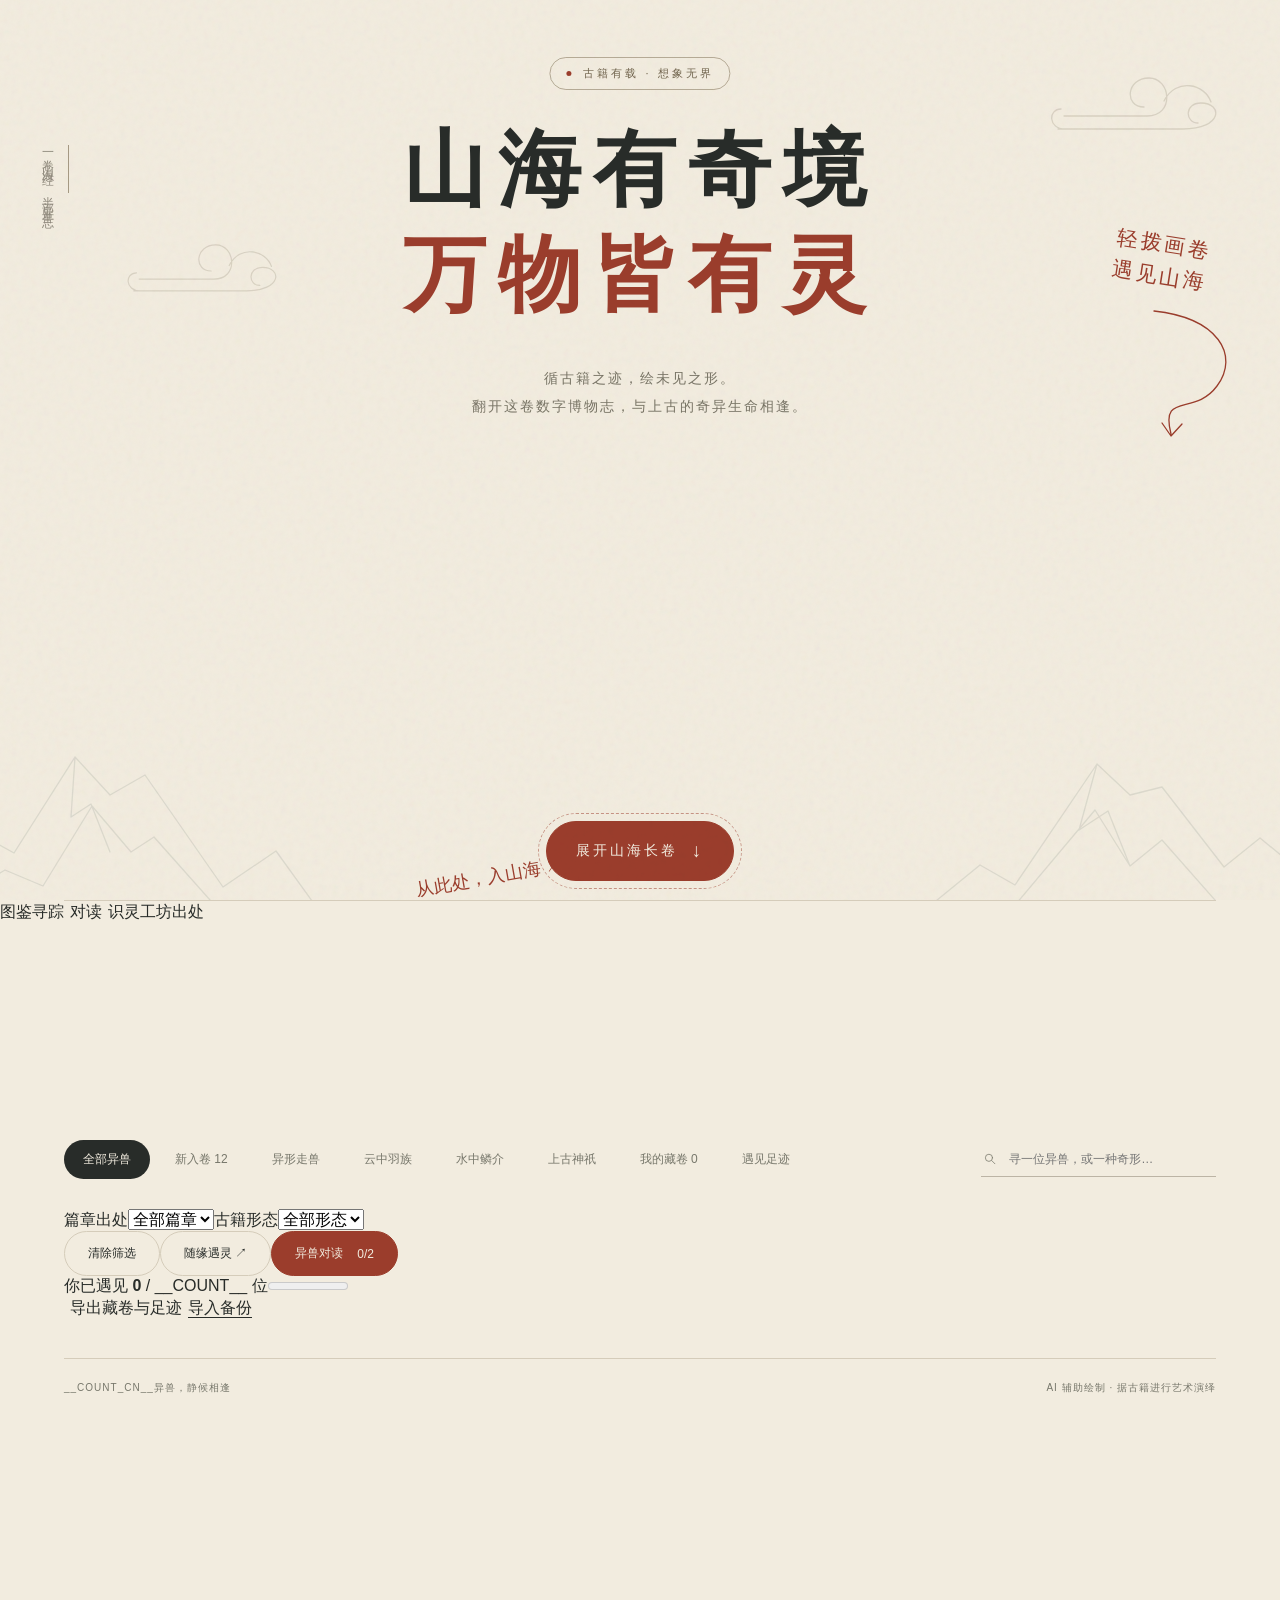
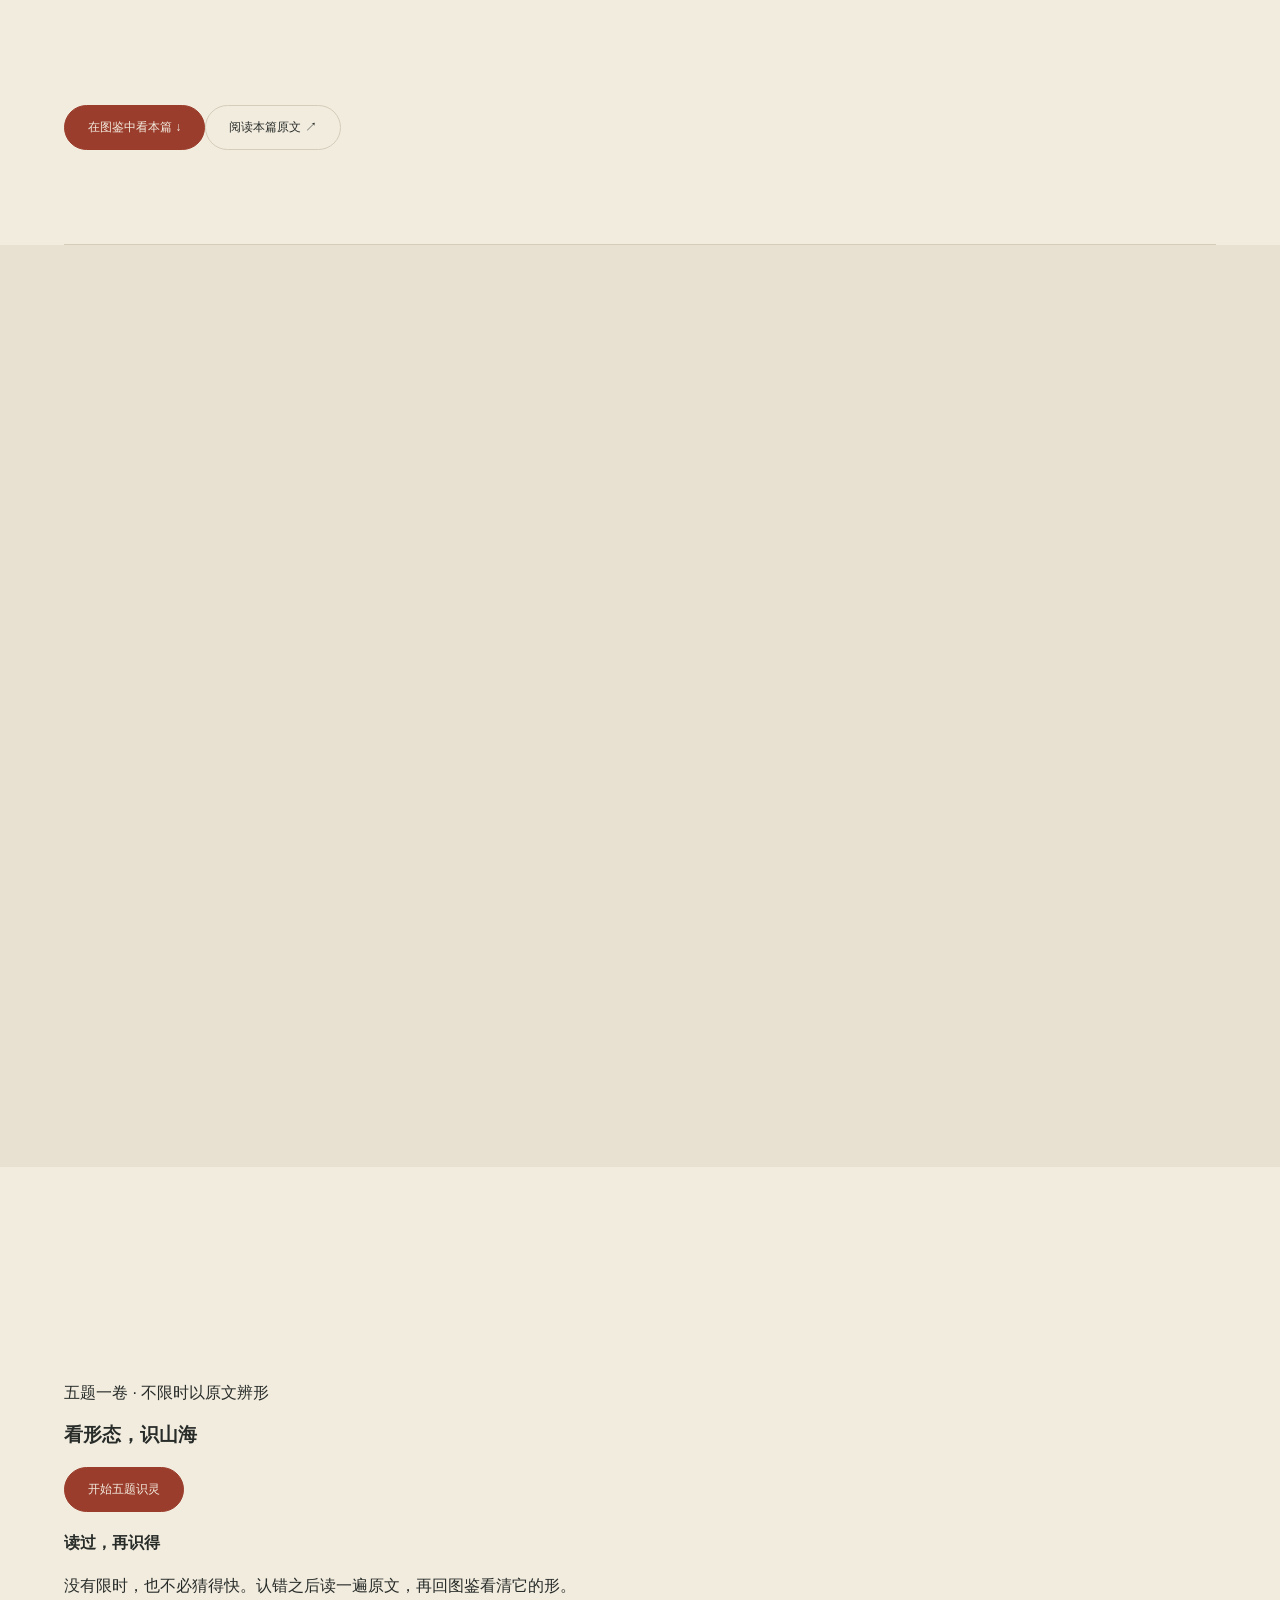
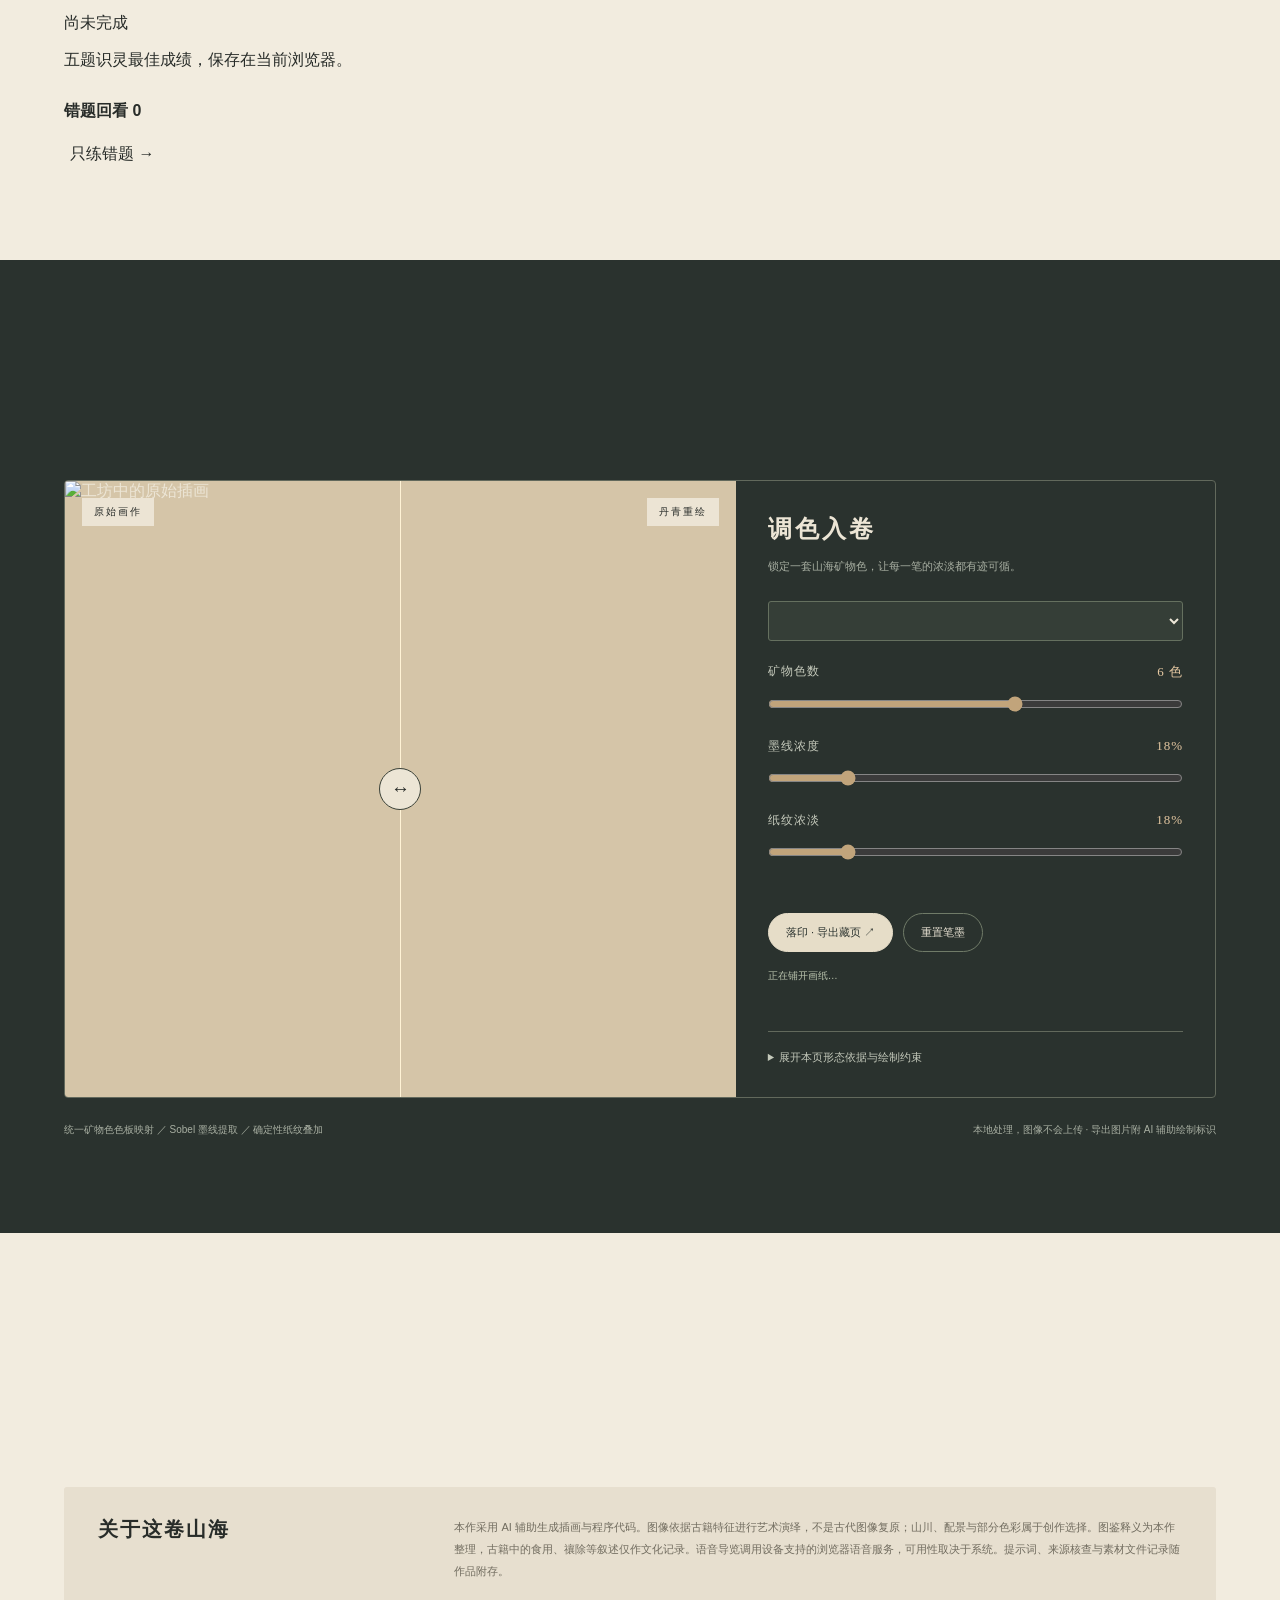
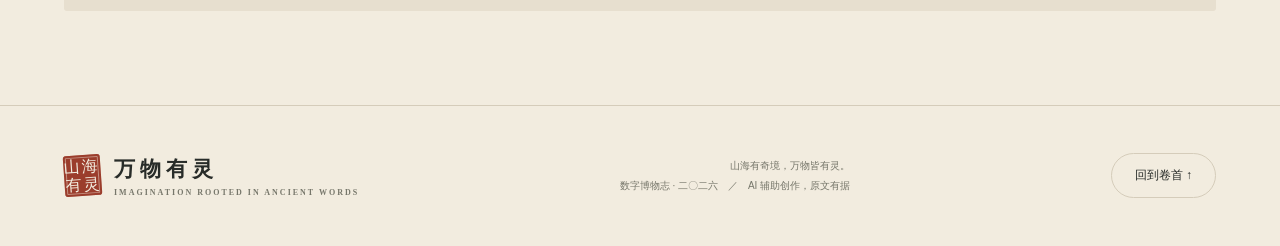
==== scripts/site.template.html @ e2e803a0 "feat: publish 24-creature Shan Hai Jing bestiary with larger hero and full-width reel" ====
<!doctype html>
<html lang="zh-CN">
<head>
<meta charset="UTF-8"><meta name="viewport" content="width=device-width, initial-scale=1">
<meta name="description" content="翻开山海经，与__COUNT_CN__位上古异兽相逢。古籍考据、工笔重彩与可交互的数字博物志。">
<meta name="theme-color" content="#f2ecdf">
<title>万物有灵 · 山海异兽志</title>
<link rel="icon" href="data:image/svg+xml,%3Csvg xmlns='http://www.w3.org/2000/svg' viewBox='0 0 64 64'%3E%3Crect width='64' height='64' rx='12' fill='%239b3d2c'/%3E%3Ctext x='32' y='45' text-anchor='middle' font-size='42' fill='%23f2ecdf' font-family='serif'%3E山%3C/text%3E%3C/svg%3E">
<style>
@font-face{font-family:Shanhai;src:url('assets/fonts/__FONT_FILE__') format('woff2');font-weight:400 900;font-display:swap}
:root{--paper:#f2ecdf;--paper2:#e8dfcc;--ink:#282c29;--muted:#77776b;--red:#9b3d2c;--blue:#45636a;--line:#d5ccba;--serif:Shanhai,'Noto Serif SC','STSong','SimSun',serif;--sans:'Microsoft YaHei','PingFang SC',sans-serif}
*{box-sizing:border-box}html{scroll-behavior:smooth;scroll-padding-top:30px}body{margin:0;background:var(--paper);color:var(--ink);font-family:var(--sans);-webkit-font-smoothing:antialiased}body::after{content:'';position:fixed;inset:0;z-index:100;pointer-events:none;opacity:.12;background-image:url("data:image/svg+xml,%3Csvg viewBox='0 0 180 180' xmlns='http://www.w3.org/2000/svg'%3E%3Cfilter id='n'%3E%3CfeTurbulence type='fractalNoise' baseFrequency='.78' numOctaves='3' stitchTiles='stitch'/%3E%3C/filter%3E%3Crect width='100%25' height='100%25' opacity='.42' filter='url(%23n)'/%3E%3C/svg%3E");mix-blend-mode:multiply}button,input,select{font:inherit}button,a{-webkit-tap-highlight-color:transparent}button{cursor:pointer}button{color:inherit}a{color:inherit;text-decoration:none}button:focus-visible,a:focus-visible,input:focus-visible,select:focus-visible{outline:2px solid var(--red);outline-offset:6px}button{border:0;background:none}svg{fill:none;stroke:currentColor;stroke-width:1.3;stroke-linecap:round;stroke-linejoin:round}.sr-only{position:absolute;width:1px;height:1px;overflow:hidden;clip:rect(0,0,0,0)}[hidden]{display:none!important}.serif{font-family:var(--serif)}.eyebrow{font-size:10px;letter-spacing:.22em;text-transform:uppercase;color:var(--muted)}.pill{display:inline-flex;align-items:center;justify-content:center;gap:14px;border:1px solid var(--line);border-radius:50px;padding:13px 23px;font-size:12px}.pill svg{width:17px;height:17px}.pill.primary{background:var(--red);border-color:var(--red);color:var(--paper)}.pill:hover{background:var(--paper2)}.pill.primary:hover{background:#7f2f22}.section{padding:94px max(5vw,24px);max-width:1600px;margin:auto}.section-head{display:flex;justify-content:space-between;gap:24px;align-items:flex-end;margin-bottom:36px}.section-head h2{font-family:var(--serif);font-weight:600;font-size:42px;margin:12px 0 0;letter-spacing:.12em}.section-head p{max-width:380px;font-size:13px;line-height:1.9;color:var(--muted);margin:0}.divider{height:1px;background:var(--line);margin:0 5vw}.arrow{font-family:Arial;font-size:19px}.seal{display:grid;place-content:center;background:var(--red);color:var(--paper);border-radius:3px;font-family:var(--serif);font-size:16px;width:37px;height:41px;line-height:1.1;letter-spacing:2px;transform:rotate(-4deg);box-shadow:inset 0 0 0 2px var(--red),inset 0 0 0 3px #f2ecdf75}.seal span{display:block}.hero-shell{position:relative;height:100svh;min-height:650px;max-height:1200px;overflow:hidden}.frame{--u:1px;position:absolute;width:1440px;height:1080px;top:50%;left:50%;transform:translate(-50%,-50%) scale(var(--scale,1));transform-origin:center;overflow:hidden}.topbar{position:absolute;top:30px;left:48px;right:48px;display:flex;align-items:center;justify-content:space-between;z-index:10}.brand{display:flex;align-items:center;gap:13px}.brand-text{font-family:var(--serif);font-weight:700;font-size:24px;letter-spacing:5px}.brand small{display:block;font-family:Georgia,serif;font-size:8px;letter-spacing:2px;margin-top:5px;color:var(--muted)}.topbar nav{display:flex;gap:35px;font-size:13px;align-items:center;margin-left:40px}.topbar nav a{position:relative;padding:12px 0}.topbar nav a::after{content:'';position:absolute;bottom:3px;left:0;width:0;height:1px;background:var(--red);transition:width .25s}.topbar nav a:hover::after{width:100%}.nav-cta{border-color:#8e9b91;font-size:12px;padding:10px 19px}.hero-label{position:absolute;top:147px;left:50%;transform:translateX(-50%);border:1px solid #b6ab96;border-radius:24px;padding:8px 16px;display:flex;align-items:center;gap:12px;font-size:11px;letter-spacing:3px;color:#71644d;white-space:nowrap}.hero-label::before{content:'';width:5px;height:5px;border-radius:50%;background:var(--red)}h1{position:absolute;left:0;right:0;top:211px;margin:0;font-family:var(--serif);font-weight:600;font-size:83px;line-height:1.2;letter-spacing:12px;text-align:center}h1 span{display:block}h1 .second{color:var(--red);margin-top:5px}.hero-copy{position:absolute;left:0;right:0;top:440px;text-align:center;font-size:14px;line-height:2;color:#797566;letter-spacing:2px}.hero-copy span{display:block}.vertical-note{position:absolute;left:115px;top:235px;writing-mode:vertical-rl;font-family:var(--serif);font-size:12px;letter-spacing:5px;color:#8e887b;line-height:2.2}.vertical-note::before{content:'';display:block;height:48px;width:1px;background:#a69a84;margin:0 0 15px 7px}.hero-side{position:absolute;right:150px;top:319px;transform:rotate(9deg);font-family:'KaiTi',var(--serif);font-size:21px;line-height:1.5;letter-spacing:3px;color:var(--red)}.note-arrow{position:absolute;right:105px;top:396px;width:120px;height:143px;color:var(--red)}.cloud{position:absolute;opacity:.25;color:#908772;width:180px;height:80px;pointer-events:none}.cloud-a{left:203px;top:321px}.cloud-b{right:104px;top:157px;width:220px}.mountain{position:absolute;width:1440px;height:280px;left:0;top:770px;opacity:.16;color:#6f7e75;pointer-events:none}.hero-carousel{position:absolute;inset:500px 0 195px;touch-action:pan-y;cursor:grab;user-select:none;z-index:3;outline-offset:-8px;overflow:hidden}.hero-carousel.dragging{cursor:grabbing}.scroll-card{position:absolute;left:0;top:0;overflow:hidden;padding:0;text-align:left;will-change:transform;width:170px;height:400px;background:#d3c3a6;isolation:isolate;cursor:inherit}.scroll-card img{position:absolute;inset:0;width:100%;height:100%;object-fit:cover;pointer-events:none;animation:drift 11s ease-in-out infinite alternate}.scroll-card::after{content:'';position:absolute;inset:45% 0 0;background:linear-gradient(transparent,#191c18a6);z-index:1;pointer-events:none}.scroll-card .name{position:absolute;z-index:2;left:19px;bottom:27px;font-family:var(--serif);font-size:23px;letter-spacing:3px;color:#fff4db}.scroll-card .card-index{position:absolute;z-index:2;right:16px;bottom:30px;color:#eee2ca;font:10px Georgia,serif;letter-spacing:1px}.scroll-card .card-chapter{position:absolute;z-index:2;left:20px;bottom:13px;color:#e1d9c8;font-size:8px;letter-spacing:2px}.hero-actions{position:absolute;left:0;right:0;top:903px;display:flex;align-items:center;justify-content:center;gap:24px;z-index:4}.cta-ring{padding:7px;border:1px dashed #9b3d2c80;border-radius:48px}.hero-actions .pill{font-size:14px;padding:18px 29px;letter-spacing:3px}.tiny-note{position:absolute;left:495px;top:955px;font-family:'KaiTi',var(--serif);font-size:18px;color:var(--red);transform:rotate(-10deg)}.hero-footer{position:absolute;left:48px;right:48px;top:1020px;border-top:1px solid var(--line);padding-top:17px;display:flex;justify-content:space-between;font-size:10px;letter-spacing:2px;color:var(--muted)}.hero-footer b{font:14px Georgia;color:var(--red);margin-right:7px}.carousel-control{display:flex;align-items:center;gap:13px}.carousel-control button{font-size:12px;padding:4px 6px}.mini-line{width:45px;height:1px;background:#aea792}.gallery-intro{display:flex;gap:14px;align-items:center}.chapter-label{color:var(--red);letter-spacing:3px;font-size:11px}.filters{display:flex;align-items:center;justify-content:space-between;gap:20px;margin:34px 0 30px;flex-wrap:wrap}.filter-chips{display:flex;gap:6px;flex-wrap:wrap}.chip{padding:10px 18px;border-radius:32px;font-size:12px;border:1px solid transparent;color:var(--muted)}.chip.active{color:var(--paper);background:var(--ink)}.chip:hover{border-color:var(--line)}.searchbox{display:flex;gap:10px;align-items:center;border-bottom:1px solid #bcb4a5;min-width:235px;padding:9px 2px}.searchbox svg{width:16px;height:16px;color:var(--muted)}.searchbox input{outline:none;border:0;background:none;font-size:12px;max-width:250px;width:100%;color:var(--ink)}.gallery-grid{display:grid;grid-template-columns:repeat(4,1fr);gap:36px 24px}.creature-card{display:block;width:100%;text-align:left;padding:0}.art-window{position:relative;aspect-ratio:3/4;overflow:hidden;background:#ded2bd;border-radius:110px 110px 3px 3px}.art-window img{width:100%;height:100%;object-fit:cover;transition:transform .7s ease;display:block}.creature-card:hover img{transform:scale(1.06)}.art-window .open{position:absolute;right:14px;bottom:14px;display:grid;place-content:center;width:34px;height:34px;border-radius:50%;background:#f2ecdfd9;opacity:0;transform:translateY(10px);transition:.3s}.creature-card:hover .open,.creature-card:focus-visible .open{opacity:1;transform:none}.card-meta{display:flex;align-items:center;justify-content:space-between;margin-top:18px}.card-meta h3{font-family:var(--serif);font-size:23px;letter-spacing:3px;font-weight:600;margin:0}.card-meta small{font-size:9px;letter-spacing:1px;color:var(--muted)}.creature-card p{font-size:11px;letter-spacing:1px;color:var(--muted);margin:10px 0}.gallery-bottom{display:flex;align-items:center;justify-content:space-between;margin-top:38px;border-top:1px solid var(--line);padding-top:22px;color:var(--muted);font-size:10px;letter-spacing:1px}.empty{grid-column:1/-1;padding:80px;text-align:center;color:var(--muted);line-height:2}.story-section{background:#e8e1d2;position:relative}.story-inner{display:grid;grid-template-columns:1fr 1.1fr;gap:9%;align-items:center}.story-art{position:relative;aspect-ratio:1.05;overflow:hidden;border-radius:50% 50% 2px 2px}.story-art img{width:100%;height:100%;object-fit:cover}.story-heading{font-family:var(--serif);font-size:44px;line-height:1.5;font-weight:600;letter-spacing:5px;margin:18px 0 24px}.story-copy{font-size:13px;line-height:2.2;color:#727062;margin:0 0 26px}.story-quote{font-family:var(--serif);font-size:19px;color:var(--red);border-left:2px solid var(--red);padding-left:20px;line-height:1.8;letter-spacing:2px}.story-quote cite{display:block;font-family:var(--sans);font-size:10px;font-style:normal;letter-spacing:1px;color:var(--muted);margin-top:12px}.notes-grid{display:grid;grid-template-columns:repeat(3,1fr);gap:34px;margin-top:50px}.research-note{border-top:1px solid #aca28b;padding-top:21px}.research-note b{font:italic 28px Georgia;color:var(--red)}.research-note h3{font:600 18px var(--serif);letter-spacing:2px;margin:14px 0}.research-note p{font-size:12px;line-height:2;color:#727062;margin:0}.atelier{background:#2a322e;color:#ece5d5}.atelier .eyebrow,.atelier .section-head p{color:#a8afa2}.atelier .section-head{margin-bottom:40px}.workbench{display:grid;grid-template-columns:1.4fr 1fr;border:1px solid #62695c;border-radius:4px;overflow:hidden}.compare{position:relative;min-height:520px;background:#d5c5a8;overflow:hidden}.compare img,.compare canvas{position:absolute;inset:0;width:100%;height:100%;object-fit:cover}.compare canvas{clip-path:inset(0 0 0 var(--split,50%))}.compare-line{position:absolute;left:var(--split,50%);top:0;bottom:0;width:1px;background:#fff3d6;pointer-events:none}.compare-handle{position:absolute;top:50%;left:var(--split,50%);transform:translate(-50%,-50%);background:#ece5d5;border:1px solid #3a4138;width:42px;height:42px;border-radius:50%;color:var(--ink);display:grid;place-content:center;font-size:19px;pointer-events:none}.compare-range{position:absolute;inset:0;opacity:0;width:100%;height:100%;cursor:ew-resize;margin:0;z-index:2}.compare-tag{position:absolute;top:17px;font-size:10px;letter-spacing:2px;padding:7px 12px;background:#f2ecdfce;color:var(--ink);z-index:1;pointer-events:none}.compare-tag.left{left:17px}.compare-tag.right{right:17px}.work-controls{padding:32px}.work-controls h3{font:600 24px var(--serif);letter-spacing:3px;margin:0 0 10px}.work-controls>p{font-size:11px;line-height:1.9;color:#a8afa2;margin-bottom:24px}.work-controls select{width:100%;background:#353e37;color:#ede7d8;border:1px solid #65705f;padding:11px 13px;border-radius:3px;font-size:12px}.slider-group{margin-top:22px}.slider-group label{display:flex;justify-content:space-between;color:#c4c9bb;font-size:12px;letter-spacing:1px}.slider-group output{font:13px Georgia;color:#e4c7a1}.slider-group input{width:100%;accent-color:#c1a47b;margin:15px 0 0}.swatches{display:flex;gap:8px;margin-top:24px}.swatches i{display:block;width:25px;height:25px;border:1px solid #ffffff30;border-radius:50%}.work-actions{display:flex;gap:10px;flex-wrap:wrap;margin-top:25px}.work-actions .pill{border-color:#707b68;color:#e7e1d2;padding:11px 17px;font-size:11px}.work-actions .pill:hover{background:#495343}.work-actions .primary{background:#e6ddc8;color:#2a322e;border-color:#e6ddc8}.process-status{font-size:10px;color:#b8c2ac;line-height:1.8;min-height:36px;margin-top:15px}.process-status.error{color:#f0ae91}.prompt-details{border-top:1px solid #62695c;margin-top:28px;padding-top:18px}.prompt-details summary{font-size:11px;color:#c4c9bb;cursor:pointer}.prompt-details pre{white-space:pre-wrap;font:11px/1.9 var(--sans);max-height:170px;overflow:auto;color:#c4c9bb}.atelier-foot{display:flex;gap:22px;justify-content:space-between;margin-top:23px;font-size:10px;line-height:1.8;color:#a8afa2}.sources-grid{display:grid;grid-template-columns:repeat(4,1fr);gap:18px}.source-card{border-top:1px solid var(--line);padding:22px 0}.source-card h3{font:600 23px var(--serif);letter-spacing:3px;margin:0 0 12px}.source-card p{font-size:11px;line-height:2;color:var(--muted)}.source-card a{font-size:11px;display:inline-flex;gap:14px;border-bottom:1px solid #a9a08f;padding:9px 0}.disclosure{background:#e7dfcf;border-radius:3px;display:grid;grid-template-columns:1fr 2.3fr;gap:40px;padding:29px 34px;margin-top:38px;align-items:start}.disclosure h3{font:600 20px var(--serif);letter-spacing:2px;margin:0}.disclosure p{font-size:11px;line-height:2;margin:0;color:#716c5f}.page-footer{padding:40px max(5vw,24px);display:flex;justify-content:space-between;gap:25px;align-items:center;border-top:1px solid var(--line)}.page-footer p{font-size:10px;line-height:2;color:var(--muted);text-align:right}.page-footer .brand-text{font-size:21px}.modal{border:0;background:var(--paper);padding:0;max-width:1080px;width:calc(100% - 60px);max-height:90svh;color:var(--ink);overflow:auto;border-radius:5px}.modal::backdrop{background:#18231dbd;backdrop-filter:blur(8px)}.modal-layout{display:grid;grid-template-columns:1fr 1fr;min-height:610px}.modal-visual{position:relative;min-height:500px;background:var(--paper2);overflow:hidden;display:flex;align-items:center;justify-content:center;perspective:1200px;cursor:grab;touch-action:pan-y}.modal-visual img{width:100%;height:100%;max-height:720px;object-fit:cover;transform:rotateY(var(--turn,0deg));transition:transform .1s linear}.modal-visual small{position:absolute;bottom:15px;left:0;right:0;text-align:center;font-size:9px;letter-spacing:2px;background:#f2ecdfb3;padding:7px}.modal-copy{padding:46px 35px}.modal-close{position:absolute;right:15px;top:12px;z-index:5;width:32px;height:32px;background:#f2ecdfdd;border-radius:50%;font-size:23px}.modal-title-row{display:flex;justify-content:space-between;gap:18px;align-items:center}.modal h2{font:600 48px var(--serif);letter-spacing:7px;margin:20px 0 4px}.modal .pronunciation{font:italic 13px Georgia;color:var(--muted);margin:0 0 24px}.modal blockquote{font:18px/1.9 var(--serif);color:var(--red);margin:22px 0;border-left:1px solid var(--red);padding-left:16px}.modal-description{font-size:12px;line-height:2.1;color:#6c6e63}.feature-tags{display:flex;gap:7px;flex-wrap:wrap;margin:23px 0}.feature-tags span{font-size:10px;padding:6px 9px;border:1px solid var(--line);border-radius:3px;color:#727162}.source-link{font-size:10px;color:var(--red);text-decoration:underline;text-underline-offset:4px}.concept{font-size:10px;line-height:1.9;color:var(--muted);border-top:1px solid var(--line);padding-top:17px;margin-top:25px}.modal-actions{display:flex;gap:9px;margin-top:24px;flex-wrap:wrap}.modal-actions .pill{font-size:10px;padding:10px 15px}.modal-nav{display:flex;justify-content:space-between;margin-top:27px;border-top:1px solid var(--line);padding-top:16px;font-size:11px}.toast{position:fixed;bottom:25px;left:50%;transform:translate(-50%,20px);background:var(--ink);color:var(--paper);font-size:12px;padding:14px 23px;border-radius:5px;opacity:0;transition:.25s;pointer-events:none;z-index:110;max-width:90vw}.toast.show{opacity:1;transform:translate(-50%,0)}.reveal{opacity:0;transform:translateY(22px);transition:opacity .8s,transform .8s}.reveal.visible{opacity:1;transform:none}@keyframes drift{from{transform:scale(1.015) translateY(1%)}to{transform:scale(1.08) translateY(-1%)}}
@media(min-width:821px) and (max-aspect-ratio:4/3){.hero-shell{height:calc(100vw * .75);min-height:650px}}
@media(max-width:1100px){.gallery-grid{grid-template-columns:repeat(3,1fr)}.story-inner{gap:5%}.story-heading{font-size:35px}.work-controls{padding:24px}.sources-grid{grid-template-columns:repeat(2,1fr)}}
@media(max-width:820px){.hero-shell{height:850px;min-height:0;max-height:none}.frame{position:relative;width:100%;height:850px;top:0;left:0;transform:none;overflow:hidden}.topbar{top:21px;left:22px;right:22px}.brand-text{font-size:20px;letter-spacing:3px}.brand small{font-size:7px;letter-spacing:1px}.seal{width:30px;height:35px;font-size:13px}.topbar nav{display:none}.nav-cta{font-size:10px;padding:9px 14px}.hero-label{top:130px;font-size:9px;letter-spacing:2px;padding:7px 12px}h1{top:184px;font-size:clamp(38px,7.5vw,56px);letter-spacing:6px;line-height:1.35}h1 .second{margin-top:1px}.hero-copy{top:346px;font-size:11px;letter-spacing:1px;line-height:1.9;padding:0 24px}.vertical-note{display:none}.hero-side{right:27px;top:388px;font-size:15px;letter-spacing:2px}.note-arrow{right:10px;top:428px;width:60px;height:80px}.cloud-a{left:4px;top:240px;width:90px}.cloud-b{right:-30px;top:112px;width:130px}.hero-carousel{inset:438px 0 auto;height:255px}.hero-actions{top:725px}.hero-actions .pill{padding:15px 26px;font-size:12px}.tiny-note{left:calc(50% - 140px);top:770px;font-size:14px}.hero-footer{top:820px;left:22px;right:22px;font-size:8px;padding-top:10px;letter-spacing:1px}.hero-footer>span{max-width:60%}.hero-footer .desktop-only{display:none}.mountain{top:630px;width:100%;height:140px}.section{padding:64px 24px}.section-head{display:block}.section-head h2{font-size:33px}.section-head p{margin-top:20px;font-size:12px}.gallery-grid{grid-template-columns:repeat(2,1fr);gap:25px 16px}.card-meta h3{font-size:22px}.card-meta small{font-size:8px}.creature-card p{font-size:9px;line-height:1.7}.art-window{border-radius:75px 75px 2px 2px}.filter-chips{gap:1px}.chip{padding:8px 12px;font-size:11px}.searchbox{width:100%;min-width:0;margin-top:3px}.filters{gap:14px}.gallery-bottom{font-size:9px;line-height:1.8;gap:20px}.story-inner{grid-template-columns:1fr;gap:30px}.story-art{max-height:440px;aspect-ratio:1.2}.story-heading{font-size:34px}.notes-grid{grid-template-columns:1fr;gap:26px;margin-top:34px}.research-note{display:grid;grid-template-columns:35px 1fr;gap:4px 15px}.research-note h3{margin:3px 0 10px}.research-note p{grid-column:2}.workbench{grid-template-columns:1fr}.compare{min-height:410px}.work-controls{padding:28px}.atelier-foot{display:block;font-size:9px}.atelier-foot span{display:block;margin-top:10px}.disclosure{grid-template-columns:1fr;gap:16px;padding:25px}.sources-grid{gap:12px}.source-card h3{font-size:20px}.page-footer{align-items:flex-start;flex-direction:column}.page-footer p{text-align:left;margin:0}.modal{width:calc(100% - 24px);max-height:94svh}.modal-layout{grid-template-columns:1fr}.modal-visual{min-height:330px;max-height:420px}.modal-visual img{max-height:420px;object-position:center 40%}.modal-copy{padding:28px 24px}.modal h2{font-size:40px}.modal blockquote{font-size:17px}.modal-close{position:fixed;right:24px;top:4svh}}
@media(prefers-reduced-motion:reduce){html{scroll-behavior:auto}*,*::before,*::after{animation:none!important;transition:none!important}.reveal{opacity:1;transform:none}}
/*__EXPANSION_CSS__*/
/*__HERO_CSS__*/
</style>
</head>
<body>
<a class="sr-only" href="#bestiary">跳至异兽图鉴</a>
<section class="hero-shell" id="top" aria-label="山海异兽志首页">
<div class="frame" id="frame">
<header class="topbar"><a class="brand" href="#top" aria-label="万物有灵首页"><span class="seal" aria-hidden="true"><span>山海</span><span>有灵</span></span><span class="brand-text">万物有灵<small>THE SHANHAI BESTIARY</small></span></a><nav aria-label="主导航"><a href="#bestiary">异兽图鉴</a><a href="#atlas">循卷寻踪</a><button class="nav-action" id="navCompare">异兽对读</button><a href="#quiz">山海识灵</a><a href="#atelier">丹青工坊</a><a href="#sources">文献与创作</a></nav><a class="pill nav-cta" href="#bestiary">入卷一览 <span class="arrow">↗</span></a></header>
<div class="hero-label">古籍有载 · 想象无界</div>
<div class="vertical-note">一卷山海经　半部异兽志</div>
<h1><span>山海有奇境</span><span class="second">万物皆有灵</span></h1>
<p class="hero-copy"><span>循古籍之迹，绘未见之形。</span><span>翻开这卷数字博物志，与上古的奇异生命相逢。</span></p>
<span class="hero-side">轻拨画卷<br>遇见山海</span>
<svg class="note-arrow doodle" viewBox="0 0 120 143" aria-hidden="true"><path d="M19 5C83 12 105 49 82 80S25 85 36 128M27 117l9 13 11-12"/></svg>
<svg class="cloud cloud-a doodle" viewBox="0 0 200 80" aria-hidden="true"><path d="M12 62h125c40 0 40-26 18-26-17 0-16 20-3 20M18 49h83c28 0 24-38 2-38-23 0-25 29-5 29M41 62H19C2 62 2 42 15 42M118 34c12-24 41-17 47 1"/></svg>
<svg class="cloud cloud-b doodle" viewBox="0 0 200 80" aria-hidden="true"><path d="M12 62h125c40 0 40-26 18-26-17 0-16 20-3 20M18 49h83c28 0 24-38 2-38-23 0-25 29-5 29M41 62H19C2 62 2 42 15 42M118 34c12-24 41-17 47 1"/></svg>
<div class="hero-carousel" id="carousel" role="region" aria-label="可拖动的弧形异兽画卷，方向键翻阅，回车打开居中异兽" tabindex="0"></div>
<svg class="mountain" viewBox="0 0 1440 280" aria-hidden="true"><path d="M0 210 65 157 94 173 155 77 190 115 225 95 303 207 356 171 400 232M0 239 85 190 123 206 172 126 211 172 234 157 290 220M1000 234 1060 185 1095 205 1177 84 1210 115 1242 107 1304 187 1340 158 1440 240M1080 243l95-113 35 56 32-26 75 85M155 77l-4 60 20-13 19 48M1177 84l-18 66 29-19 22 55M0 267c180-24 330-31 495-7s335 23 485-1 315-29 460 3"/></svg>
<div class="hero-actions"><div class="cta-ring"><a class="pill primary" href="#bestiary">展开山海长卷 <span class="arrow">↓</span></a></div></div><span class="tiny-note">从此处，入山海 ↗</span>
<div class="hero-footer"><span><b>__COUNT_CN__</b>异兽入卷 <span class="desktop-only">／ 有据可循 · 有形可观</span></span><div class="carousel-control"><span class="desktop-only">向左拖动，循卷而行</span><span class="mini-line"></span><button id="toggleMotion" aria-label="暂停画卷自动滚动" aria-pressed="false">Ⅱ</button></div><span class="desktop-only">SCROLL TO EXPLORE ↓</span></div>
</div></section>
<div class="divider"></div>
<nav class="mobile-nav" aria-label="卷内快捷导航"><a href="#bestiary">图鉴</a><a href="#atlas">寻踪</a><button id="mobileCompare">对读</button><a href="#quiz">识灵</a><a href="#atelier">工坊</a><a href="#sources">出处</a></nav>
<main>
<section class="section" id="bestiary"><div class="section-head reveal"><div><span class="eyebrow">CHAPTER 01 / THE LIVING ARCHIVE</span><h2>山海异兽录<span style="color:var(--red);font:14px Georgia;vertical-align:top;margin-left:10px">__COUNT__</span></h2></div><p>奇形不止于想象。每一位异兽，都有古籍中的来处，也有属于今日的一次重新描绘。</p></div>
<div class="filters"><div class="filter-chips" id="filters" role="group" aria-label="按形态筛选"><button class="chip active" data-kind="全部" aria-pressed="true">全部异兽</button><button class="chip" data-kind="新入卷" aria-pressed="false">新入卷 12</button><button class="chip" data-kind="走兽" aria-pressed="false">异形走兽</button><button class="chip" data-kind="羽族" aria-pressed="false">云中羽族</button><button class="chip" data-kind="鳞介" aria-pressed="false">水中鳞介</button><button class="chip" data-kind="神祇" aria-pressed="false">上古神祇</button><button class="chip" data-kind="收藏" aria-pressed="false">我的藏卷 <span id="savedCount">0</span></button><button class="chip" data-kind="足迹" aria-pressed="false">遇见足迹</button></div><label class="searchbox"><svg viewBox="0 0 24 24" aria-hidden="true"><circle cx="10" cy="10" r="6"/><path d="m15 15 5 5"/></svg><span class="sr-only">搜索异兽名称、拼音或特征</span><input id="search" placeholder="寻一位异兽，或一种奇形…" type="search" autocomplete="off"></label></div>
<div class="archive-controls"><label>篇章出处<select id="chapterFilter"><option value="全部">全部篇章</option></select></label><label>古籍形态<select id="traitFilter"><option value="全部">全部形态</option></select></label><div class="archive-actions"><button class="pill" id="clearFilters">清除筛选</button><button class="pill" id="randomCreature">随缘遇灵 ↗</button><button class="pill primary" id="openCompare">异兽对读 <span id="compareCount">0/2</span></button></div></div>
<div class="reading-line"><span>你已遇见 <strong id="encounterCount">0</strong> / <span id="totalCount">__COUNT__</span> 位</span><meter id="readingMeter" min="0" max="__COUNT__" value="0" aria-label="已打开详情的异兽数量"></meter><div class="backup-actions"><button id="exportBackup">导出藏卷与足迹</button><label style="cursor:pointer;text-decoration:underline;text-underline-offset:4px">导入备份<input type="file" id="restoreBackup" accept="application/json,.json" hidden></label></div></div>
<div id="gallery" class="gallery-grid"></div><div class="gallery-bottom"><span id="resultCount" role="status">__COUNT_CN__异兽，静候相逢</span><span>AI 辅助绘制 · 据古籍进行艺术演绎</span></div></section>
<section class="section" id="atlas"><div class="section-head reveal"><div><span class="eyebrow">CHAPTER 02 / A JOURNEY THROUGH THE TEXT</span><h2>循卷寻踪</h2></div><p>按古籍篇章走进山海。同一座山里的异兽、不同篇章里的相近形态，都值得停下来对读。</p></div><div class="atlas-layout"><div class="chapter-tabs" id="chapterTabs" role="group" aria-label="选择山海经篇章"></div><div class="atlas-panel"><h3 id="atlasName"></h3><p id="atlasIntro"></p><div class="atlas-entries" id="atlasEntries"></div><div class="atlas-links"><button class="pill primary" id="showChapter">在图鉴中看本篇 ↓</button><a class="pill" id="atlasSource" target="_blank" rel="noopener">阅读本篇原文 ↗</a></div></div></div></section><div class="divider"></div>
<section class="story-section" id="origins"><div class="section"><div class="story-inner"><div class="story-art reveal"><img src="assets/generated/zhuyin-v1.webp" alt="人面蛇身的烛阴盘踞山川的工笔重彩艺术演绎" loading="lazy"></div><div class="reveal"><span class="eyebrow">CHAPTER 03 / BETWEEN TEXT AND IMAGINATION</span><h2 class="story-heading">一笔有据，<br>一画有灵。</h2><p class="story-copy">《山海经》留下的，常常只有几句极简的形态描述。白首、赤尾、一足、九尾……寥寥数语，打开了一个庞大的想象世界。</p><p class="story-copy">我们从原文中提取不可替换的形态特征，以工笔线描、矿物重彩与宣纸肌理重新演绎。文字是锚点，画面是回应。</p><blockquote class="story-quote">其状如马而白首，<br>其文如虎而赤尾。<cite>《山海经 · 南山经》鹿蜀</cite></blockquote><a class="pill" href="#sources">探寻文字的来处 <span class="arrow">↗</span></a></div></div>
<div class="notes-grid"><article class="research-note reveal"><b>01</b><h3>从原文中辨形</h3><p>记录篇章、山名与形态。纠正毕方独翼、陆吾八足等误读，区分原文与后世演化。</p></article><article class="research-note reveal"><b>02</b><h3>在笔墨中重生</h3><p>固定纸本、线描与矿物色语汇。每位异兽独立生成，提示词与文件对应留存。</p></article><article class="research-note reveal"><b>03</b><h3>把想象交还给你</h3><p>拖动、翻阅、聆听、收藏。在丹青工坊中亲手调整色彩与肌理，导出自己的数字藏页。</p></article></div></div></section>
<section class="quiz-section" id="quiz"><div class="section"><div class="section-head reveal"><div><span class="eyebrow">CHAPTER 04 / RECOGNIZE THE ANCIENT FORMS</span><h2>山海识灵</h2></div><p>从两条形态特征，认出古籍里的名字。每题作答后都能查看原文，答错的异兽留待回看。</p></div><div class="quiz-board"><div><div class="quiz-identity"><span id="quizPosition">五题一卷 · 不限时</span><span>以原文辨形</span></div><h3 id="quizTitle">看形态，识山海</h3><div class="quiz-clues" id="quizClues"></div><div class="quiz-options" id="quizOptions" role="group" aria-label="选择符合形态的异兽"></div><div class="quiz-feedback" id="quizFeedback" role="status" hidden><b id="quizVerdict"></b><p id="quizQuote"></p><a id="quizSource" target="_blank" rel="noopener"></a></div><div class="quiz-buttons"><button class="pill primary" id="quizStart">开始五题识灵</button><button class="pill" id="quizNext" hidden>下一位 →</button></div></div><aside class="quiz-aside"><h4>读过，再识得</h4><p>没有限时，也不必猜得快。认错之后读一遍原文，再回图鉴看清它的形。</p><div class="quiz-stat" id="bestQuiz">尚未完成</div><p>五题识灵最佳成绩，保存在当前浏览器。</p><h4 style="margin-top:30px">错题回看 <span id="mistakeCount">0</span></h4><div class="mistake-list" id="mistakeList"></div><button class="quiet-button" id="reviewMistakes" disabled>只练错题 →</button></aside></div></div></section>
<section class="atelier" id="atelier"><div class="section"><div class="section-head reveal"><div><span class="eyebrow">CHAPTER 05 / THE PIGMENT ATELIER</span><h2>丹青工坊</h2></div><p>从工笔重彩，到古籍版画。推开对照线，让色彩、描边与纸纹在你手中发生变化。</p></div><div class="workbench"><div class="compare" id="compare"><img id="original" src="assets/generated/lushu-v1.webp" alt="工坊中的原始插画"><canvas id="processed" aria-label="处理后的插画"></canvas><span class="compare-tag left">原始画作</span><span class="compare-tag right">丹青重绘</span><div class="compare-line"></div><div class="compare-handle">↔</div><label class="sr-only" for="split">原图与处理图对照位置</label><input class="compare-range" id="split" type="range" min="0" max="100" value="50" aria-label="原图与处理图对照位置"></div><div class="work-controls"><h3>调色入卷</h3><p>锁定一套山海矿物色，让每一笔的浓淡都有迹可循。</p><label class="sr-only" for="workSelect">选择工坊异兽</label><select id="workSelect"></select><div class="slider-group"><label for="palette">矿物色数 <output id="paletteValue">6 色</output></label><input type="range" id="palette" min="3" max="8" value="6"></div><div class="slider-group"><label for="edge">墨线浓度 <output id="edgeValue">18%</output></label><input type="range" id="edge" min="0" max="100" value="18"></div><div class="slider-group"><label for="paper">纸纹浓淡 <output id="paperValue">18%</output></label><input type="range" id="paper" min="0" max="100" value="18"></div><div class="swatches" id="swatches" aria-label="固定矿物色色板"></div><div class="work-actions"><button class="pill primary" id="exportArt">落印 · 导出藏页 ↗</button><button class="pill" id="resetArt">重置笔墨</button></div><div class="process-status" id="processStatus" role="status">正在铺开画纸…</div><details class="prompt-details"><summary>展开本页形态依据与绘制约束</summary><pre id="promptText"></pre><button class="pill" id="copyPrompt" style="padding:7px 12px;font-size:10px">复制形态依据</button></details></div></div><div class="atelier-foot"><span>统一矿物色色板映射 ／ Sobel 墨线提取 ／ 确定性纸纹叠加</span><span>本地处理，图像不会上传 · 导出图片附 AI 辅助绘制标识</span></div></div></section>
<section class="section" id="sources"><div class="section-head reveal"><div><span class="eyebrow">CHAPTER 06 / SOURCES & CREATION</span><h2>万象有源</h2></div><p>神话可以奇异，记录应当诚实。这里保留每一则描述的来处，也说明每一幅画的诞生。</p></div><div class="sources-grid" id="sourceGrid"></div><div class="disclosure"><h3>关于这卷山海</h3><p>本作采用 AI 辅助生成插画与程序代码。图像依据古籍特征进行艺术演绎，不是古代图像复原；山川、配景与部分色彩属于创作选择。图鉴释义为本作整理，古籍中的食用、禳除等叙述仅作文化记录。语音导览调用设备支持的浏览器语音服务，可用性取决于系统。提示词、来源核查与素材文件记录随作品附存。</p></div></section>
</main>
<footer class="page-footer"><a class="brand" href="#top"><span class="seal" aria-hidden="true"><span>山海</span><span>有灵</span></span><span class="brand-text">万物有灵<small>IMAGINATION ROOTED IN ANCIENT WORDS</small></span></a><p>山海有奇境，万物皆有灵。<br>数字博物志 · 二〇二六　／　AI 辅助创作，原文有据</p><a class="pill" href="#top" aria-label="返回页面顶部">回到卷首 ↑</a></footer>
<dialog class="modal" id="creatureModal" aria-labelledby="modalName"><button class="modal-close" id="closeModal" aria-label="关闭异兽详情">×</button><div class="modal-layout"><div class="modal-visual" id="modalVisual"><img id="modalImage" alt=""><small>左右轻拖，倾转画页 · 二维插画透视展示</small></div><div class="modal-copy"><span class="eyebrow" id="modalChapter"></span><div class="modal-title-row"><div><h2 id="modalName"></h2><p class="pronunciation" id="modalPinyin"></p></div><span class="seal" aria-hidden="true"><span>有据</span><span>可循</span></span></div><blockquote id="modalQuote"></blockquote><p class="modal-description" id="modalDesc"></p><div class="feature-tags" id="modalTags"></div><a class="source-link" id="modalSource" target="_blank" rel="noopener">前往文献，阅读原文 ↗</a><p class="concept" id="modalConcept"></p><div class="modal-actions"><button class="pill primary" id="speak">聆听此卷 ◉</button><button class="pill" id="saveCreature">收入藏卷 ＋</button><button class="pill" id="compareCurrent">加入异兽对读 ↔</button><button class="pill" id="toAtelier">带入工坊 ↗</button></div><div class="modal-nav"><button id="prevCreature">← 上一位</button><span id="modalIndex"></span><button id="nextCreature">下一位 →</button></div></div></div></dialog>
<dialog class="modal comparison-modal" id="comparisonModal" aria-labelledby="comparisonTitle"><button class="modal-close" id="closeCompare" aria-label="关闭异兽对读">×</button><span class="eyebrow">READ THE DIFFERENCE</span><h2 id="comparisonTitle">异兽对读</h2><p>马身与虎身、五尾与九尾、同样的鸟翼……把两条原文放在一起，分清古籍所记与画面所绘。</p><div class="comparison-controls"><label>左卷<select id="compareLeft"></select></label><button id="swapComparison" aria-label="交换左右异兽">⇄</button><label>右卷<select id="compareRight"></select></label></div><p class="comparison-error" id="comparisonError" role="status"></p><div class="comparison-grid" id="comparisonGrid"></div><div class="comparison-bottom"><button class="pill primary" id="exportComparison">导出对读笔记 ↗</button><button class="pill" onclick="document.querySelector('#comparisonModal').close()">继续翻阅</button></div></dialog>
<div class="toast" id="toast" role="status"></div>
<script>
'use strict';
const DATA=/*__CREATURE_DATA__*/;
const $=s=>document.querySelector(s), $$=s=>[...document.querySelectorAll(s)];
const motion=matchMedia('(prefers-reduced-motion: reduce)');
let saved=new Set;try{const list=JSON.parse(localStorage.getItem('shanhai-saved-v1')||'[]');if(Array.isArray(list))saved=new Set(list.filter(id=>DATA.some(c=>c.id===id)))}catch{}
let kind='全部',current=DATA[0],toastTimer,workVersion=0,processedReady=false;
function toast(msg){$('#toast').textContent=msg;$('#toast').classList.add('show');clearTimeout(toastTimer);toastTimer=setTimeout(()=>$('#toast').classList.remove('show'),3200)}
$('#filters').onclick=e=>{const b=e.target.closest('[data-kind]');if(!b)return;kind=b.dataset.kind;$$('#filters .chip').forEach(n=>{n.classList.toggle('active',n===b);n.setAttribute('aria-pressed',n===b?'true':'false')});renderGallery()};$('#search').oninput=renderGallery;
function stopSpeech(){if('speechSynthesis'in window)speechSynthesis.cancel();$('#speak').textContent='聆听此卷 ◉'}
function fillCreature(c){stopSpeech();recordEncounter(c);current=c;$('#modalName').textContent=c.name;$('#modalPinyin').textContent=c.pinyin;$('#modalChapter').textContent=c.chapter.replace('經','经').replace('東','东')+' / '+c.mountain;$('#modalImage').src=c.image;$('#modalImage').alt=c.features.join('、')+'的'+c.name+'艺术演绎';$('#modalImage').style.setProperty('--turn','0deg');$('#modalQuote').textContent='「'+c.quote+'」';$('#modalDesc').textContent=c.desc;$('#modalTags').innerHTML=c.features.map(t=>`<span>${t}</span>`).join('');$('#modalSource').href=c.source;$('#modalConcept').textContent='绘制说明 / '+c.concept;$('#modalIndex').textContent=String(DATA.indexOf(c)+1).padStart(2,'0')+' / '+DATA.length;$('#saveCreature').textContent=saved.has(c.id)?'已入藏卷 ✓':'收入藏卷 ＋';$('#saveCreature').setAttribute('aria-pressed',saved.has(c.id)?'true':'false')}
function openCreature(c){fillCreature(c);$('#creatureModal').showModal();document.body.style.overflow='hidden'}
function closeCreature(){$('#creatureModal').close()}
$('#closeModal').onclick=closeCreature;$('#creatureModal').addEventListener('close',()=>{stopSpeech();if(!document.querySelector('dialog[open]'))document.body.style.overflow=''});$('#creatureModal').onclick=e=>{if(e.target===$('#creatureModal')){const r=e.target.getBoundingClientRect();if(e.clientX<r.left||e.clientX>r.right||e.clientY<r.top||e.clientY>r.bottom)closeCreature()}};
function stepCreature(n){fillCreature(DATA[(DATA.indexOf(current)+n+DATA.length)%DATA.length])}$('#prevCreature').onclick=()=>stepCreature(-1);$('#nextCreature').onclick=()=>stepCreature(1);$('#creatureModal').addEventListener('keydown',e=>{if(/INPUT|SELECT|TEXTAREA/.test(e.target.tagName))return;if(e.key==='ArrowRight'){e.preventDefault();stepCreature(1)}if(e.key==='ArrowLeft'){e.preventDefault();stepCreature(-1)}});
$('#saveCreature').onclick=()=>{const id=current.id;if(saved.has(id))saved.delete(id);else saved.add(id);let persisted=true;try{localStorage.setItem('shanhai-saved-v1',JSON.stringify([...saved]))}catch{persisted=false}$('#saveCreature').textContent=saved.has(id)?'已入藏卷 ✓':'收入藏卷 ＋';$('#saveCreature').setAttribute('aria-pressed',saved.has(id)?'true':'false');renderGallery();toast(persisted?(saved.has(id)?'已将'+current.name+'收入你的藏卷':'已从藏卷移出'):'此浏览器无法保存，收藏仅在本次打开期间保留')};
$('#speak').onclick=()=>{if(!('speechSynthesis'in window)){toast('此浏览器暂不支持语音导览，请阅读文字词条');return}if(speechSynthesis.speaking){stopSpeech();return}const utter=new SpeechSynthesisUtterance(current.name+'。'+current.desc);utter.lang='zh-CN';utter.rate=.85;const voice=speechSynthesis.getVoices().find(v=>v.lang.startsWith('zh'));if(voice)utter.voice=voice;$('#speak').textContent='停止导览 ■';utter.onend=stopSpeech;utter.onerror=e=>{stopSpeech();if(e.error!=='interrupted'&&e.error!=='canceled')toast('当前设备语音不可用，请阅读文字词条')};speechSynthesis.speak(utter)};
$('#toAtelier').onclick=()=>{$('#workSelect').value=current.id;loadWork();closeCreature();$('#atelier').scrollIntoView({behavior:motion.matches?'instant':'smooth'})};
let turnStart=null;$('#modalVisual').addEventListener('pointerdown',e=>{if(e.pointerType==='mouse'&&e.button!==0)return;turnStart={x:e.clientX,id:e.pointerId};e.currentTarget.setPointerCapture(e.pointerId)});$('#modalVisual').addEventListener('pointermove',e=>{if(turnStart&&turnStart.id===e.pointerId)$('#modalImage').style.setProperty('--turn',Math.max(-25,Math.min(25,(e.clientX-turnStart.x)*.1))+'deg')});for(const type of ['pointerup','pointercancel','lostpointercapture'])$('#modalVisual').addEventListener(type,()=>{turnStart=null;$('#modalImage').style.setProperty('--turn','0deg')});
// Carousel geometry is derived from x on each frame, including each vertical edge.
const carousel=$('#carousel');let offset=0,velocity=0,drag=null,paused=motion.matches,lastTime=null,suppressClick=false;const pitch=196,loop=DATA.length*pitch;
const clock=document.documentElement.animate([{opacity:1},{opacity:1}],{duration:1e9,iterations:Infinity});
const heroCards=DATA.map((c,i)=>{const b=document.createElement('button');b.className='scroll-card';b.setAttribute('aria-label','查看'+c.name);b.tabIndex=-1;b.innerHTML=`<img src="${c.image}" alt="" draggable="false" style="animation-delay:-${i*1.37}s"><span class="name">${c.name}</span><span class="card-chapter">${c.chapter.replace('經','经').replace('東','东')}</span><span class="card-index">${String(i+1).padStart(2,'0')}</span>`;b.onclick=()=>{if(!suppressClick)openCreature(c)};carousel.append(b);return b});
function roundedQuad(w,hl,hr){const max=Math.max(hl,hr),yl=(max-hl)/2,yr=(max-hr)/2,r=13;return `path('M ${r} ${yl} L ${w-r} ${yr} Q ${w} ${yr} ${w} ${yr+r} L ${w} ${yr+hr-r} Q ${w} ${yr+hr} ${w-r} ${yr+hr} L ${r} ${yl+hl} Q 0 ${yl+hl} 0 ${yl+hl-r} L 0 ${yl+r} Q 0 ${yl} ${r} ${yl} Z')`}
function frameGeometry(){const mobile=innerWidth<=820;const r=carousel.getBoundingClientRect();return {mobile,width:mobile?640:carousel.clientWidth,scale:mobile?r.width/640:1,cy:mobile?200:176}}
function layoutCards(){const g=frameGeometry(),radius=g.mobile?320:Math.max(706,g.width/2-14);heroCards.forEach((b,i)=>{const t=((i*pitch+offset+loop/2)%loop+loop)%loop-loop/2;if(Math.abs(t)>g.width/2+pitch*2){b.style.visibility='hidden';return}const x=g.width/2+t*(1+.083*(t/(g.mobile?706:radius))**2),d=Math.abs(x-g.width/2)/radius;const w=170+48*d*d;const left=x-w/2,right=x+w/2;const edgeHeight=xx=>280+92*Math.pow(Math.abs(xx-g.width/2)/radius,2.6);const hl=edgeHeight(left),hr=edgeHeight(right),h=Math.max(hl,hr),cy=g.cy-12*d*d;const s=1;const ws=w*s,hs=h*s;const xx=g.mobile?(x-g.width/2)*s+g.width/2:x;const y=g.mobile?g.cy-hs/2:cy-h/2;b.style.width=ws+'px';b.style.height=hs+'px';b.style.clipPath=roundedQuad(ws,hl*s,hr*s);b.style.transform=`translate(${(xx-ws/2)*g.scale}px,${y*g.scale}px) scale(${g.scale})`;b.style.transformOrigin='top left';b.style.visibility=xx+ws<0||xx-ws>g.width?'hidden':'visible'});carousel.dataset.offset=offset.toFixed(2)}
function tick(){const now=Number(clock.currentTime)||0,dt=lastTime===null?0:Math.min(.05,(now-lastTime)/1000);lastTime=now;if(!document.hidden&&!drag&&!$('#creatureModal').open&&!paused){offset+=(-50+velocity)*dt;velocity*=Math.pow(.05,dt);if(Math.abs(velocity)<.1)velocity=0;offset=((offset%loop)+loop)%loop;layoutCards()}requestAnimationFrame(tick)}
function updateMotionButton(){$('#toggleMotion').textContent=paused?'▷':'Ⅱ';$('#toggleMotion').setAttribute('aria-label',paused?'开始画卷自动滚动':'暂停画卷自动滚动');$('#toggleMotion').setAttribute('aria-pressed',paused?'true':'false');heroCards.forEach(b=>b.querySelector('img').style.animationPlayState=paused?'paused':'running')}
$('#toggleMotion').onclick=()=>{paused=!paused;velocity=0;updateMotionButton()};motion.addEventListener('change',()=>{paused=motion.matches;velocity=0;updateMotionButton()});carousel.addEventListener('pointerdown',e=>{if(e.pointerType==='mouse'&&e.button!==0)return;drag={id:e.pointerId,start:e.clientX,x:e.clientX,y:e.clientY,time:performance.now(),moved:0};velocity=0;suppressClick=false;carousel.classList.add('dragging')});carousel.addEventListener('pointermove',e=>{if(!drag||drag.id!==e.pointerId)return;const now=performance.now(),dx=e.clientX-drag.x,g=frameGeometry();if(Math.abs(e.clientX-drag.start)>5){suppressClick=true;if(!carousel.hasPointerCapture(e.pointerId))carousel.setPointerCapture(e.pointerId)}if(suppressClick){offset+=dx/(g.scale);velocity=.55*velocity+.45*(dx/(g.scale))/(Math.max(8,now-drag.time)/1000);layoutCards()}drag.x=e.clientX;drag.time=now});function endDrag(e){if(!drag||drag.id!==e.pointerId)return;if(e.type==='pointercancel'||performance.now()-drag.time>100)velocity=0;velocity=Math.max(-1400,Math.min(1400,velocity));drag=null;carousel.classList.remove('dragging');setTimeout(()=>suppressClick=false,80)}for(const type of ['pointerup','pointercancel','lostpointercapture'])carousel.addEventListener(type,endDrag);carousel.addEventListener('keydown',e=>{if(e.key==='ArrowLeft'||e.key==='ArrowRight'){e.preventDefault();offset+=(e.key==='ArrowLeft'?pitch:-pitch);velocity=0;layoutCards()}if(e.key==='Enter'){const c=heroCards.reduce((a,b)=>Math.abs(b.getBoundingClientRect().left+b.getBoundingClientRect().width/2-innerWidth/2)<Math.abs(a.getBoundingClientRect().left+a.getBoundingClientRect().width/2-innerWidth/2)?b:a);c.click()}});
function resizeHero(){const shell=$('.hero-shell');$('#frame').style.setProperty('--scale',Math.min(shell.clientWidth/1440,shell.clientHeight/1080));layoutCards()}addEventListener('resize',resizeHero);document.addEventListener('visibilitychange',()=>{lastTime=null});resizeHero();updateMotionButton();requestAnimationFrame(tick);
// All assets share this fixed, nested pigment palette (no per-image random clustering).
const PIGMENTS=[[239,228,202],[40,46,40],[154,60,43],[65,97,104],[172,137,76],[119,122,90],[209,180,140],[94,69,48]];
for(const c of DATA){const opt=document.createElement('option');opt.value=c.id;opt.textContent=c.name+' · '+c.features[0];$('#workSelect').append(opt)}
function pigmentPalette(n){return PIGMENTS.slice(0,n)}
function updateLabels(){$('#paletteValue').textContent=$('#palette').value+' 色';$('#edgeValue').textContent=$('#edge').value+'%';$('#paperValue').textContent=$('#paper').value+'%'}
let sourcePixels=null;
async function loadWork(){const version=++workVersion;processedReady=false;sourcePixels=null;$('#processStatus').classList.remove('error');const c=DATA.find(c=>c.id===$('#workSelect').value);$('#processStatus').textContent='正在铺开'+c.name+'的画纸…';$('#promptText').textContent=c.name+'｜'+c.features.join('，')+'。\n古籍依据：'+c.quote+'\n视觉约束：工笔线描、矿物重彩、宣纸肌理；形态特征固定，配景为艺术演绎。\n'+c.concept;const im=new Image;im.src=c.image;try{await im.decode();if(version!==workVersion)return;$('#original').src=c.image;$('#original').alt=c.name+'原始插画';const cv=$('#processed');cv.width=600;cv.height=750;const cx=cv.getContext('2d',{willReadFrequently:true});const ratio=Math.max(600/im.width,750/im.height),w=im.width*ratio,h=im.height*ratio;cx.drawImage(im,(600-w)/2,(750-h)/2,w,h);try{sourcePixels=cx.getImageData(0,0,600,750)}catch{throw new Error('file-origin')}processArt()}catch(err){if(version!==workVersion)return;$('#processStatus').classList.add('error');$('#processStatus').textContent=err.message==='file-origin'?'浏览器限制了双击页面的图像读取。请用附带「启动作品.ps1」开启本地网页后使用工坊。':'图像未能载入，请检查素材文件后重试。'}}
function processArt(){if(!sourcePixels)return;const cv=$('#processed'),cx=cv.getContext('2d',{willReadFrequently:true}),w=cv.width,h=cv.height,raw=sourcePixels.data,d=new Uint8ClampedArray(raw),n=+$('#palette').value,edge=+$('#edge').value/100,paper=+$('#paper').value/100,pal=pigmentPalette(n);let lum=null;if(edge){lum=new Float32Array(w*h);for(let i=0,j=0;i<raw.length;i+=4,j++)lum[j]=raw[i]*.299+raw[i+1]*.587+raw[i+2]*.114}for(let y=0;y<h;y++)for(let x=0;x<w;x++){const i=(y*w+x)*4;let best=0,dist=Infinity;for(let k=0;k<pal.length;k++){const p=pal[k],dd=.3*(raw[i]-p[0])**2+.59*(raw[i+1]-p[1])**2+.11*(raw[i+2]-p[2])**2;if(dd<dist){best=k;dist=dd}}let line=0;if(edge&&x>0&&x<w-1&&y>0&&y<h-1){const j=y*w+x,gx=-lum[j-w-1]+lum[j-w+1]-2*lum[j-1]+2*lum[j+1]-lum[j+w-1]+lum[j+w+1],gy=-lum[j-w-1]-2*lum[j-w]-lum[j-w+1]+lum[j+w-1]+2*lum[j+w]+lum[j+w+1];line=Math.min(1,Math.hypot(gx,gy)/450)*edge*.8}const noise=(Math.sin(x*1.71+y*.37)*Math.cos(y*1.31-x*.29)*6+Math.sin(y*.8)*2)*paper;for(let k=0;k<3;k++){const quant=raw[i+k]*.19+pal[best][k]*.81;d[i+k]=quant*(1-line)+(k===0?20:k===1?19:15)*line+noise+paper*(k===0?5:k===1?2:-3)}}cx.putImageData(new ImageData(d,w,h),0,0);$('#swatches').innerHTML=pal.map(p=>`<i style="background:rgb(${p.join(',')})" title="RGB ${p.join(',')} "></i>`).join('');processedReady=true;$('#processStatus').textContent='笔墨已就绪。拖动画面中的对照线，或导出带标识的藏页。'}
let processTimer;for(const id of ['palette','edge','paper'])$('#'+id).oninput=()=>{updateLabels();clearTimeout(processTimer);processTimer=setTimeout(processArt,90)};$('#workSelect').onchange=loadWork;$('#split').oninput=e=>$('#compare').style.setProperty('--split',e.target.value+'%');$('#resetArt').onclick=()=>{$('#palette').value=6;$('#edge').value=18;$('#paper').value=18;$('#split').value=50;$('#compare').style.setProperty('--split','50%');updateLabels();processArt()};
$('#exportArt').onclick=()=>{if(!processedReady){toast('画纸尚未就绪，请等待图像载入');return}const c=DATA.find(c=>c.id===$('#workSelect').value),out=document.createElement('canvas');out.width=1200;out.height=1660;const cx=out.getContext('2d');cx.fillStyle='#f2ecdf';cx.fillRect(0,0,1200,1660);cx.drawImage($('#processed'),40,40,1120,1400);cx.fillStyle='#282c29';cx.font='38px SimSun,serif';cx.fillText('万物有灵 · '+c.name,48,1500);cx.font='19px Microsoft YaHei,sans-serif';cx.fillStyle='#756c5c';cx.fillText(c.chapter.replace('經','经').replace('東','东')+' · '+c.mountain+' / '+c.features.join(' · '),48,1540);cx.fillText('AI 辅助绘制与艺术演绎 · 统一矿物色 / Sobel 墨线 / 纸纹',48,1580);cx.fillText(`色数 ${$('#palette').value} · 墨线 ${$('#edge').value}% · 纸纹 ${$('#paper').value}%`,48,1615);out.toBlob(blob=>{if(!blob){toast('导出失败，请重试');return}const a=document.createElement('a'),url=URL.createObjectURL(blob);a.href=url;a.download='万物有灵_'+c.name+'_数字藏页.png';a.click();setTimeout(()=>URL.revokeObjectURL(url),10000);toast(c.name+'藏页已导出')},'image/png')};
$('#copyPrompt').onclick=async()=>{try{await navigator.clipboard.writeText($('#promptText').textContent);toast('形态依据已复制')}catch{const range=document.createRange();range.selectNodeContents($('#promptText'));const sel=getSelection();sel.removeAllRanges();sel.addRange(range);toast('文字已选中，请按 Ctrl+C 复制')}};
/*__EXPANSION_JS__*/
renderGallery();loadWork();
const observer=new IntersectionObserver(items=>{for(const e of items)if(e.isIntersecting){e.target.classList.add('visible');observer.unobserve(e.target)}},{threshold:.12});$$('.reveal').forEach(el=>observer.observe(el));
if(!motion.matches){const animate=(s,frames,delay,duration=800)=>$(s).animate(frames,{duration,delay,easing:'cubic-bezier(.2,.7,.25,1)',fill:'backwards'});animate('.topbar',[{opacity:0,transform:'translateY(-15px)'},{opacity:1,transform:'none'}],80);animate('.hero-label',[{opacity:0,scale:.9},{opacity:1,scale:1}],190);animate('h1 span',[{opacity:0,transform:'translateY(24px)',filter:'blur(8px)'},{opacity:1,transform:'none',filter:'blur(0)'}],290,1000);animate('h1 .second',[{opacity:0,transform:'translateY(24px)',filter:'blur(8px)'},{opacity:1,transform:'none',filter:'blur(0)'}],420,1000);animate('.hero-copy',[{opacity:0,transform:'translateY(12px)'},{opacity:1,transform:'none'}],600);animate('.hero-carousel',[{opacity:0,translate:'0 40px'},{opacity:1,translate:'0 0'}],700,1100);animate('.hero-actions',[{opacity:0,scale:.85},{opacity:1,scale:1}],1000);animate('.hero-side',[{opacity:0},{opacity:1}],1100);animate('.tiny-note',[{opacity:0},{opacity:1}],1300);$$('.doodle path').forEach(path=>{const length=path.getTotalLength();path.animate([{strokeDasharray:length,strokeDashoffset:length},{strokeDasharray:length,strokeDashoffset:0}],{duration:1400,delay:1000,easing:'ease-out',fill:'backwards'})})}
</script>
</body></html>
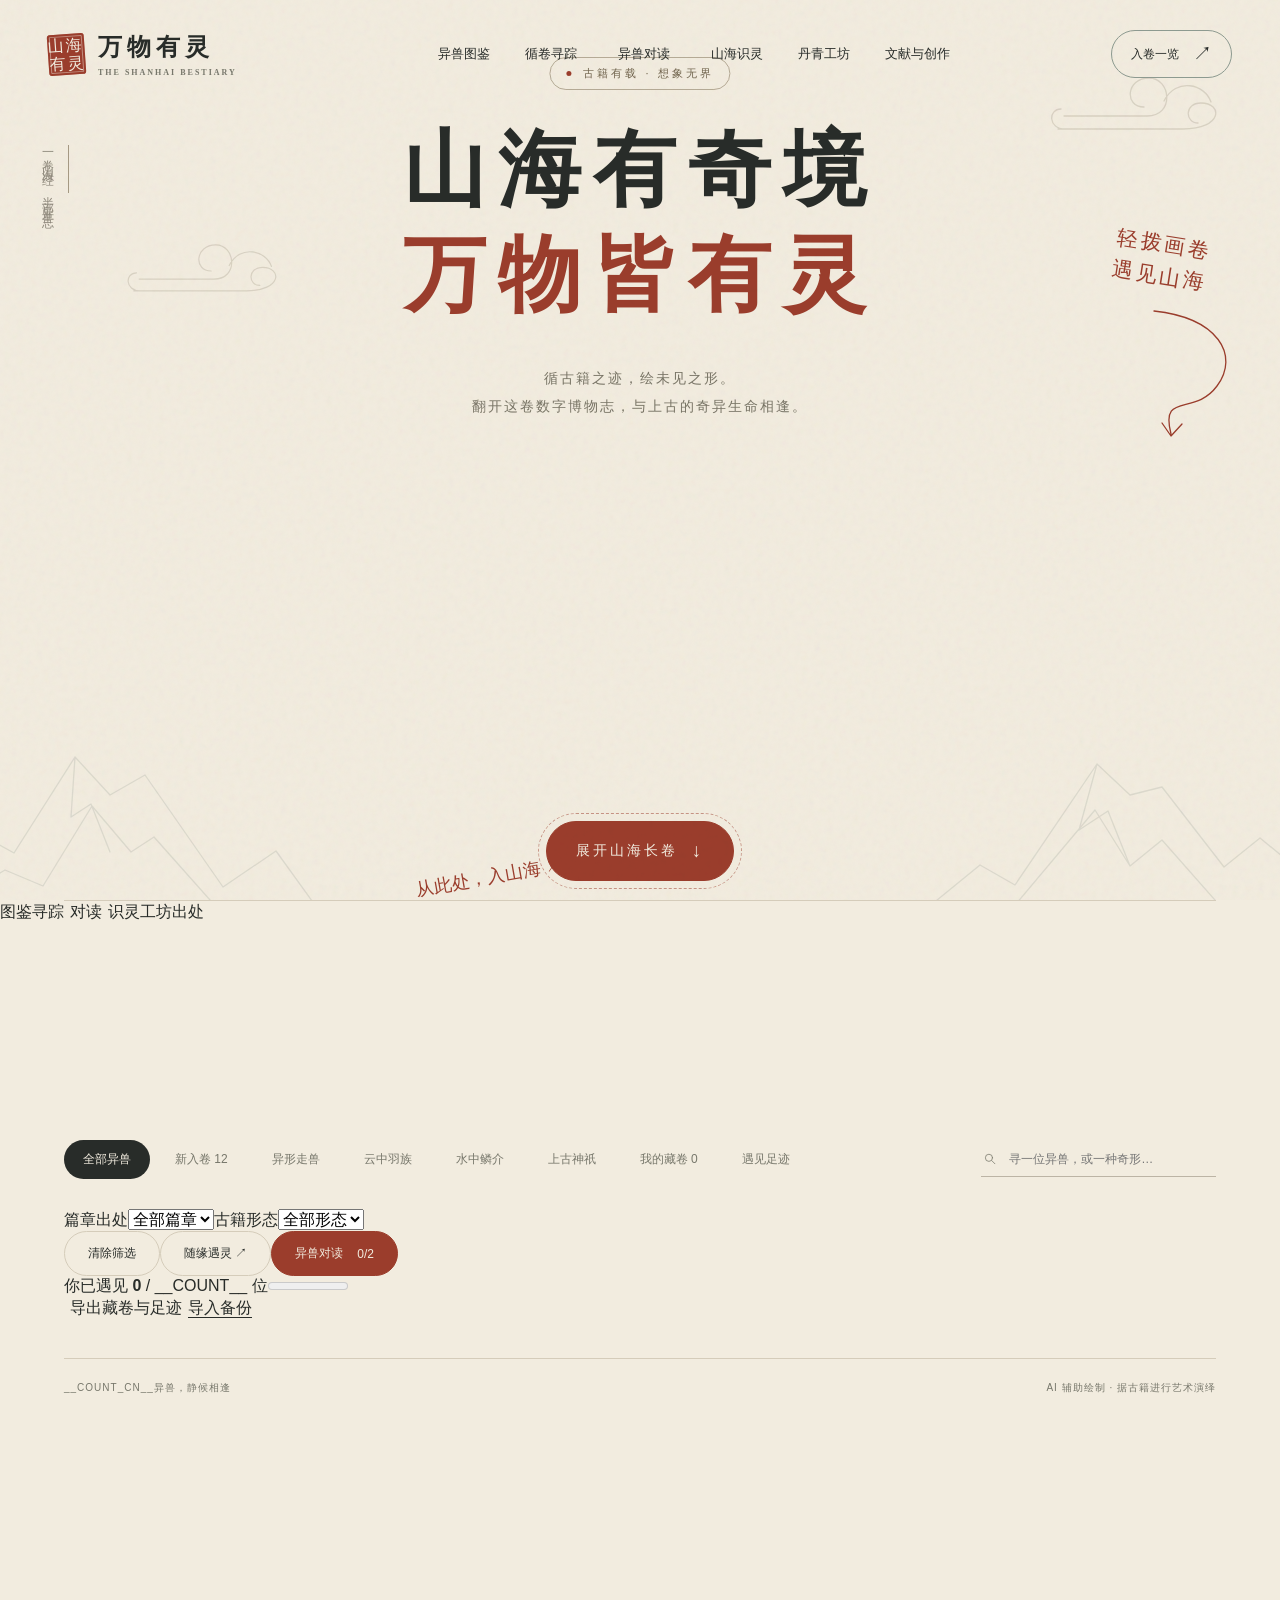
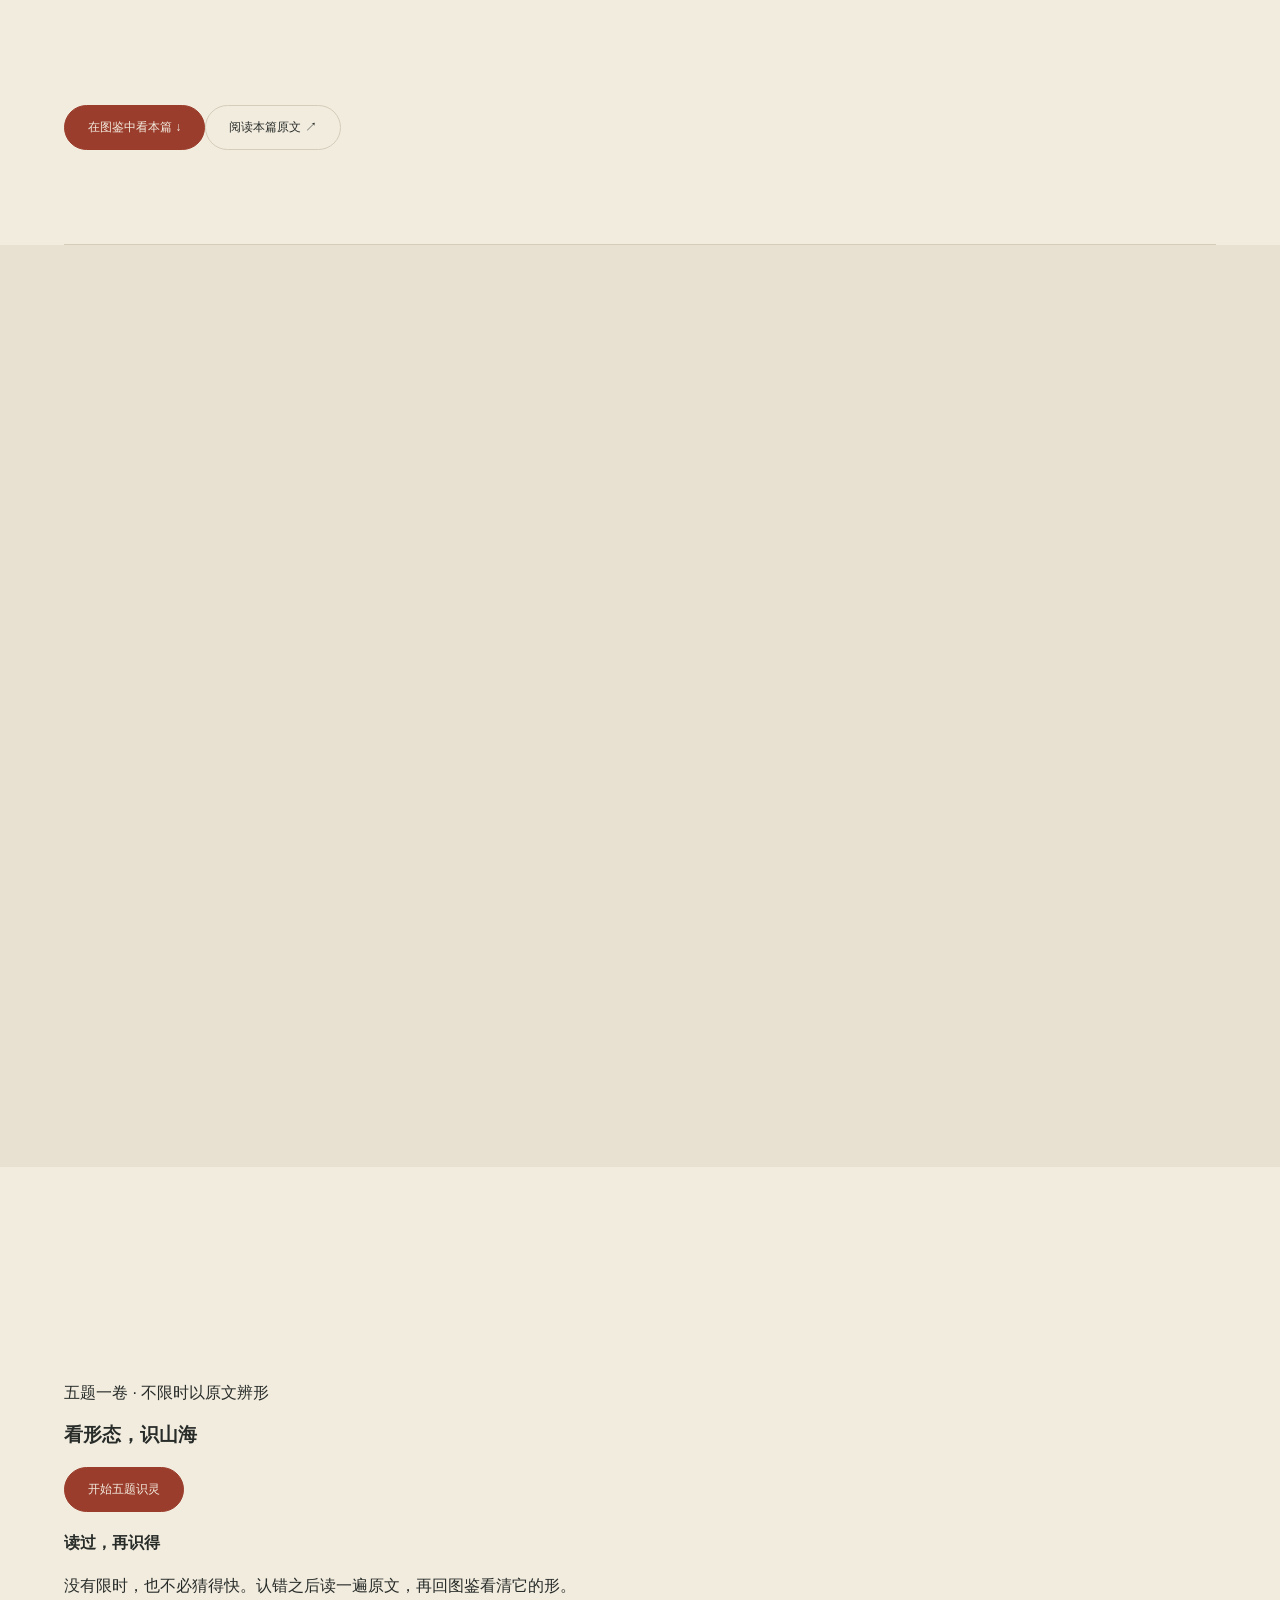
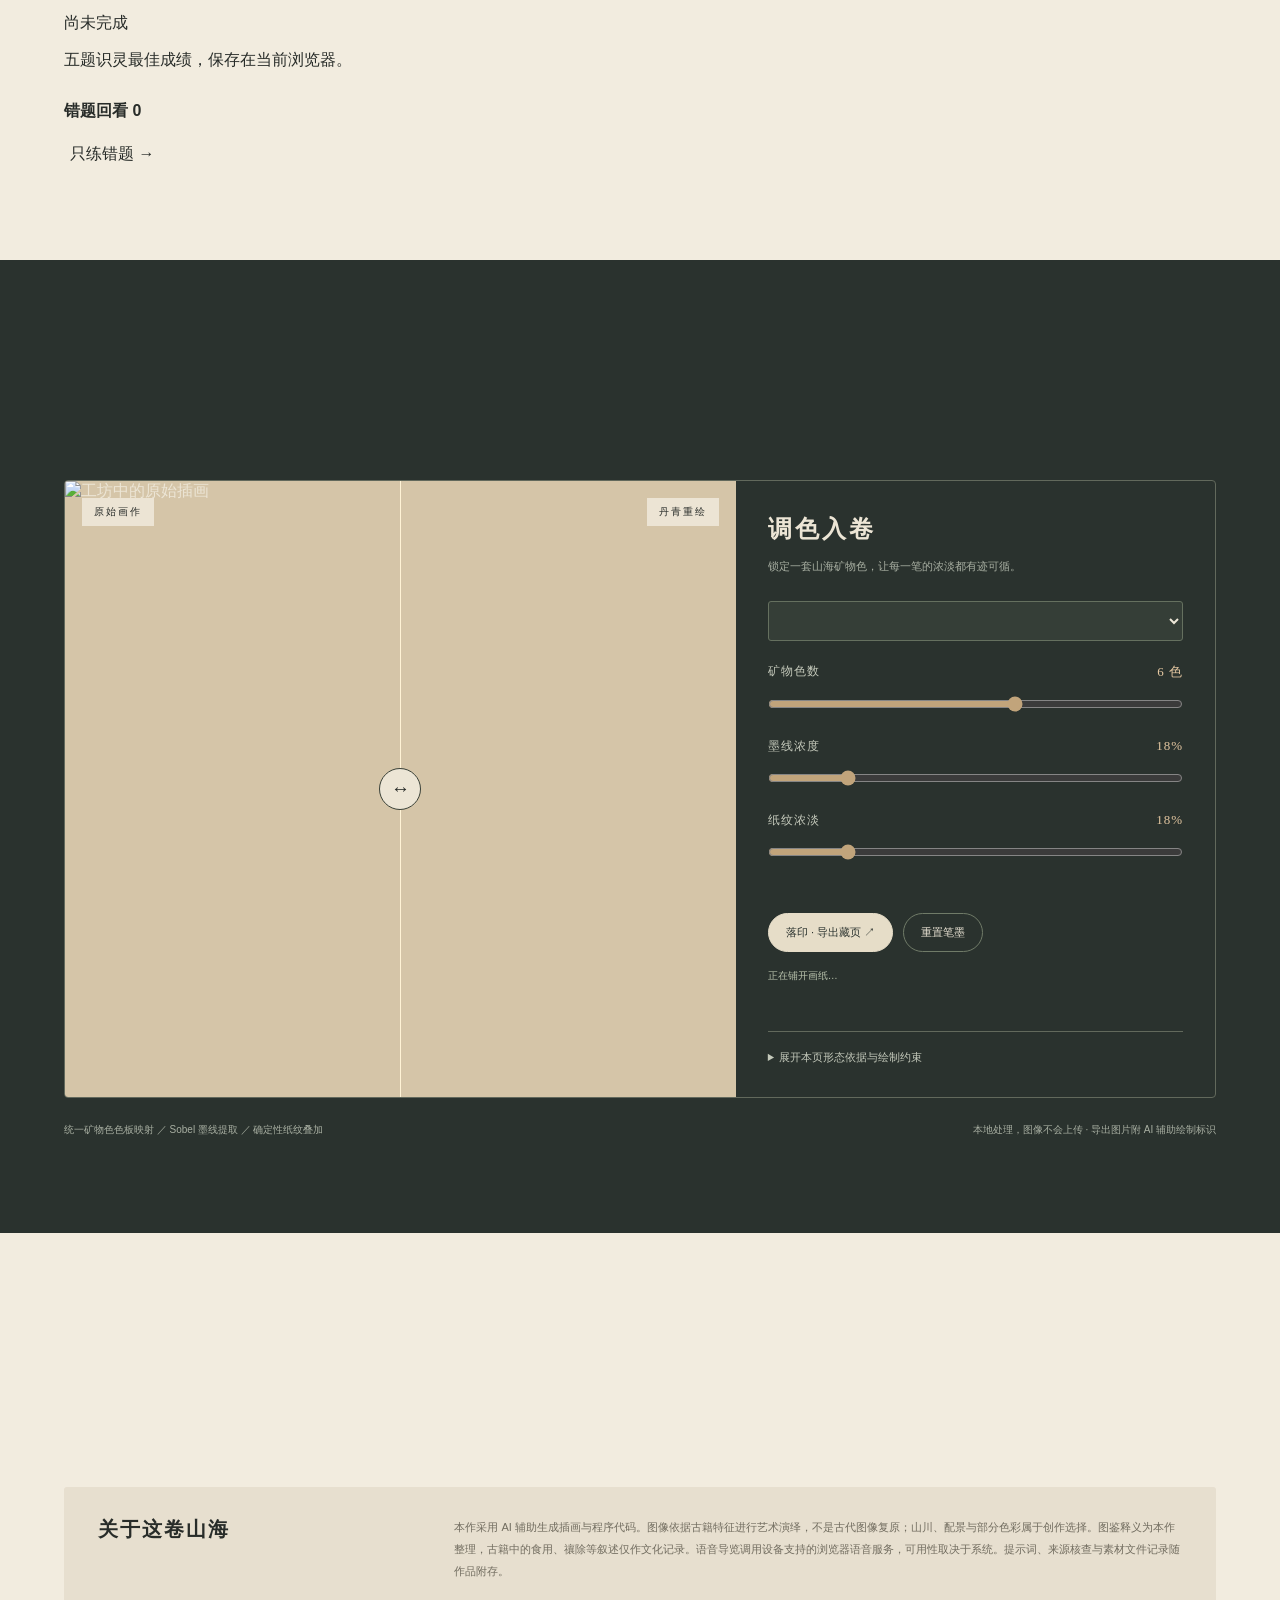
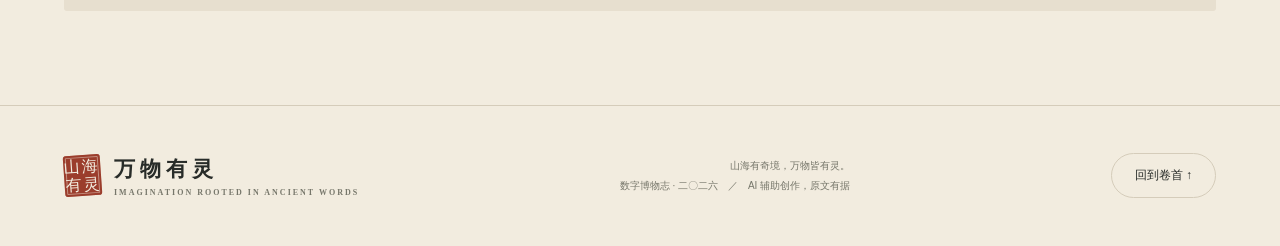
==== commit f1603210: "feat: keep navigation fixed and enlarge desktop typography" ====
--- a/scripts/site.template.html
+++ b/scripts/site.template.html
@@ -20,9 +20,10 @@
 </head>
 <body>
 <a class="sr-only" href="#bestiary">跳至异兽图鉴</a>
+<header class="topbar"><a class="brand" href="#top" aria-label="万物有灵首页"><span class="seal" aria-hidden="true"><span>山海</span><span>有灵</span></span><span class="brand-text">万物有灵<small>THE SHANHAI BESTIARY</small></span></a><nav aria-label="主导航"><a href="#bestiary">异兽图鉴</a><a href="#atlas">循卷寻踪</a><button class="nav-action" id="navCompare">异兽对读</button><a href="#quiz">山海识灵</a><a href="#atelier">丹青工坊</a><a href="#sources">文献与创作</a></nav><a class="pill nav-cta" href="#bestiary">入卷一览 <span class="arrow">↗</span></a></header>
 <section class="hero-shell" id="top" aria-label="山海异兽志首页">
 <div class="frame" id="frame">
-<header class="topbar"><a class="brand" href="#top" aria-label="万物有灵首页"><span class="seal" aria-hidden="true"><span>山海</span><span>有灵</span></span><span class="brand-text">万物有灵<small>THE SHANHAI BESTIARY</small></span></a><nav aria-label="主导航"><a href="#bestiary">异兽图鉴</a><a href="#atlas">循卷寻踪</a><button class="nav-action" id="navCompare">异兽对读</button><a href="#quiz">山海识灵</a><a href="#atelier">丹青工坊</a><a href="#sources">文献与创作</a></nav><a class="pill nav-cta" href="#bestiary">入卷一览 <span class="arrow">↗</span></a></header>
+
 <div class="hero-label">古籍有载 · 想象无界</div>
 <div class="vertical-note">一卷山海经　半部异兽志</div>
 <h1><span>山海有奇境</span><span class="second">万物皆有灵</span></h1>
@@ -84,7 +85,7 @@
 function tick(){const now=Number(clock.currentTime)||0,dt=lastTime===null?0:Math.min(.05,(now-lastTime)/1000);lastTime=now;if(!document.hidden&&!drag&&!$('#creatureModal').open&&!paused){offset+=(-50+velocity)*dt;velocity*=Math.pow(.05,dt);if(Math.abs(velocity)<.1)velocity=0;offset=((offset%loop)+loop)%loop;layoutCards()}requestAnimationFrame(tick)}
 function updateMotionButton(){$('#toggleMotion').textContent=paused?'▷':'Ⅱ';$('#toggleMotion').setAttribute('aria-label',paused?'开始画卷自动滚动':'暂停画卷自动滚动');$('#toggleMotion').setAttribute('aria-pressed',paused?'true':'false');heroCards.forEach(b=>b.querySelector('img').style.animationPlayState=paused?'paused':'running')}
 $('#toggleMotion').onclick=()=>{paused=!paused;velocity=0;updateMotionButton()};motion.addEventListener('change',()=>{paused=motion.matches;velocity=0;updateMotionButton()});carousel.addEventListener('pointerdown',e=>{if(e.pointerType==='mouse'&&e.button!==0)return;drag={id:e.pointerId,start:e.clientX,x:e.clientX,y:e.clientY,time:performance.now(),moved:0};velocity=0;suppressClick=false;carousel.classList.add('dragging')});carousel.addEventListener('pointermove',e=>{if(!drag||drag.id!==e.pointerId)return;const now=performance.now(),dx=e.clientX-drag.x,g=frameGeometry();if(Math.abs(e.clientX-drag.start)>5){suppressClick=true;if(!carousel.hasPointerCapture(e.pointerId))carousel.setPointerCapture(e.pointerId)}if(suppressClick){offset+=dx/(g.scale);velocity=.55*velocity+.45*(dx/(g.scale))/(Math.max(8,now-drag.time)/1000);layoutCards()}drag.x=e.clientX;drag.time=now});function endDrag(e){if(!drag||drag.id!==e.pointerId)return;if(e.type==='pointercancel'||performance.now()-drag.time>100)velocity=0;velocity=Math.max(-1400,Math.min(1400,velocity));drag=null;carousel.classList.remove('dragging');setTimeout(()=>suppressClick=false,80)}for(const type of ['pointerup','pointercancel','lostpointercapture'])carousel.addEventListener(type,endDrag);carousel.addEventListener('keydown',e=>{if(e.key==='ArrowLeft'||e.key==='ArrowRight'){e.preventDefault();offset+=(e.key==='ArrowLeft'?pitch:-pitch);velocity=0;layoutCards()}if(e.key==='Enter'){const c=heroCards.reduce((a,b)=>Math.abs(b.getBoundingClientRect().left+b.getBoundingClientRect().width/2-innerWidth/2)<Math.abs(a.getBoundingClientRect().left+a.getBoundingClientRect().width/2-innerWidth/2)?b:a);c.click()}});
-function resizeHero(){const shell=$('.hero-shell');$('#frame').style.setProperty('--scale',Math.min(shell.clientWidth/1440,shell.clientHeight/1080));layoutCards()}addEventListener('resize',resizeHero);document.addEventListener('visibilitychange',()=>{lastTime=null});resizeHero();updateMotionButton();requestAnimationFrame(tick);
+function resizeHero(){const shell=$('.hero-shell');const scale=Math.min(shell.clientWidth/1440,shell.clientHeight/1080);$('#frame').style.setProperty('--scale',scale);$('#frame').style.setProperty('--frame-top',(shell.clientHeight-1080*scale)/2+'px');layoutCards()}addEventListener('resize',resizeHero);const updateHeader=()=>$('.topbar').classList.toggle('is-scrolled',scrollY>12);addEventListener('scroll',updateHeader,{passive:true});updateHeader();document.addEventListener('visibilitychange',()=>{lastTime=null});resizeHero();updateMotionButton();requestAnimationFrame(tick);
 // All assets share this fixed, nested pigment palette (no per-image random clustering).
 const PIGMENTS=[[239,228,202],[40,46,40],[154,60,43],[65,97,104],[172,137,76],[119,122,90],[209,180,140],[94,69,48]];
 for(const c of DATA){const opt=document.createElement('option');opt.value=c.id;opt.textContent=c.name+' · '+c.features[0];$('#workSelect').append(opt)}
